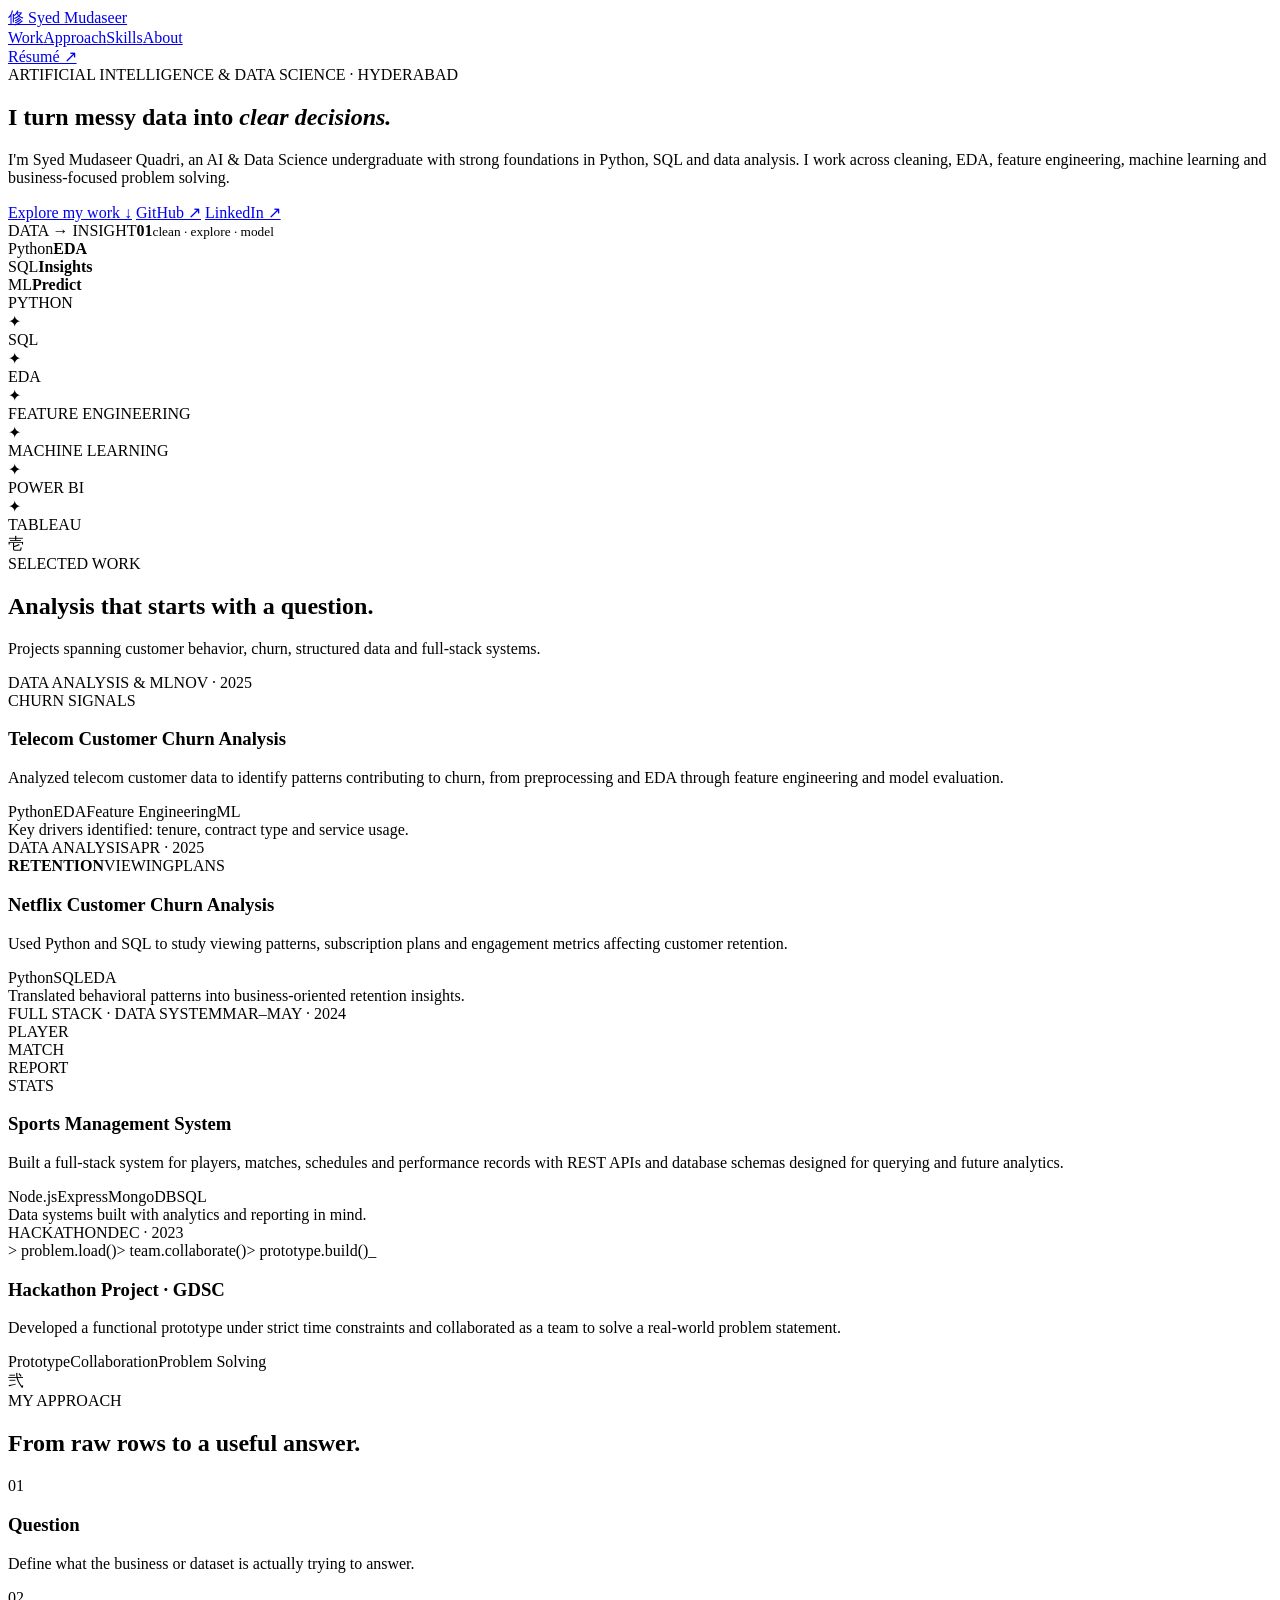
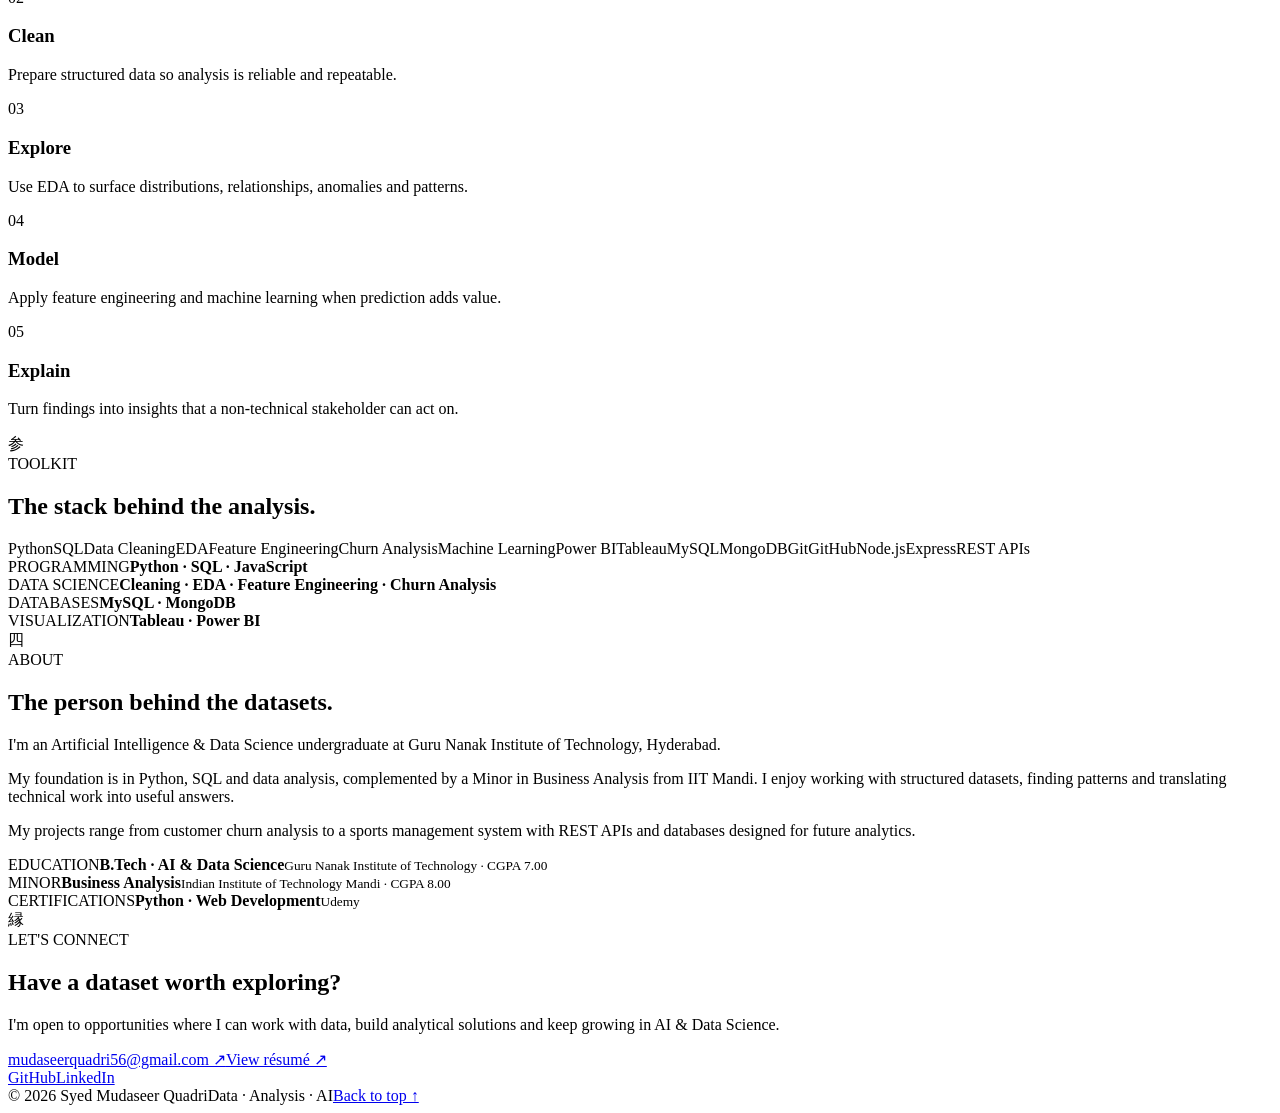
==== index.html @ 7e042e7a "Add index.html" ====
<!doctype html>
<html lang="en">
<head>
  <meta charset="utf-8">
  <meta name="viewport" content="width=device-width,initial-scale=1">
  <meta name="description" content="Syed Mudaseer Quadri — Artificial Intelligence & Data Science undergraduate focused on data analysis, machine learning, Python and SQL.">
  <title>Syed Mudaseer — Data Science & Analytics</title>
  <link rel="preconnect" href="https://fonts.googleapis.com">
  <link rel="preconnect" href="https://fonts.gstatic.com" crossorigin>
  <link href="https://fonts.googleapis.com/css2?family=DM+Mono:wght@400;500&family=Manrope:wght@400;500;600;700;800&family=Noto+Serif+JP:wght@500;600&display=swap" rel="stylesheet">
  <link rel="stylesheet" href="style.css">
</head>
<body>
  <header class="nav">
    <a class="brand" href="#top"><span class="brand-mark">修</span> Syed Mudaseer</a>
    <nav><a href="#work">Work</a><a href="#approach">Approach</a><a href="#skills">Skills</a><a href="#about">About</a></nav>
    <a class="nav-resume" href="assets/Syed-Mudaseer-Resume.pdf" target="_blank">Résumé ↗</a>
  </header>
  <main id="top">
    <section class="hero section">
      <div class="hero-copy">
        <div class="eyebrow"><span class="dot"></span> ARTIFICIAL INTELLIGENCE & DATA SCIENCE · HYDERABAD</div>
        <h1>I turn messy data into <em>clear decisions.</em></h1>
        <p class="hero-text">I'm Syed Mudaseer Quadri, an AI & Data Science undergraduate with strong foundations in Python, SQL and data analysis. I work across cleaning, EDA, feature engineering, machine learning and business-focused problem solving.</p>
        <div class="hero-actions">
          <a class="button button-dark" href="#work">Explore my work <span>↓</span></a>
          <a class="text-link" href="https://github.com/SyedMudaseerQuadri" target="_blank" rel="noreferrer">GitHub ↗</a>
          <a class="text-link" href="https://www.linkedin.com/in/syed-mudaseer-quadri" target="_blank" rel="noreferrer">LinkedIn ↗</a>
        </div>
      </div>
      <div class="hero-art">
        <div class="orbit orbit-1"></div><div class="orbit orbit-2"></div><div class="orbit orbit-3"></div>
        <div class="data-core"><span class="core-label">DATA → INSIGHT</span><strong>01</strong><small>clean · explore · model</small></div>
        <div class="floating-card card-a"><span>Python</span><b>EDA</b></div>
        <div class="floating-card card-b"><span>SQL</span><b>Insights</b></div>
        <div class="floating-card card-c"><span>ML</span><b>Predict</b></div>
      </div>
    </section>
    <section class="ticker"><div>PYTHON</div><span>✦</span><div>SQL</div><span>✦</span><div>EDA</div><span>✦</span><div>FEATURE ENGINEERING</div><span>✦</span><div>MACHINE LEARNING</div><span>✦</span><div>POWER BI</div><span>✦</span><div>TABLEAU</div></section>
    <section id="work" class="section work-section">
      <div class="section-intro"><div class="section-number">壱</div><div><div class="eyebrow">SELECTED WORK</div><h2>Analysis that starts with a question.</h2><p>Projects spanning customer behavior, churn, structured data and full-stack systems.</p></div></div>
      <div class="project-grid">
        <article class="project"><div class="project-top"><span>DATA ANALYSIS & ML</span><span>NOV · 2025</span></div><div class="project-visual churn"><div class="mini-chart"><i style="height:35%"></i><i style="height:54%"></i><i style="height:43%"></i><i style="height:72%"></i><i style="height:61%"></i><i style="height:86%"></i><i style="height:68%"></i><i style="height:94%"></i></div><div class="chart-label">CHURN SIGNALS</div></div><div class="project-body"><h3>Telecom Customer Churn Analysis</h3><p>Analyzed telecom customer data to identify patterns contributing to churn, from preprocessing and EDA through feature engineering and model evaluation.</p><div class="tags"><span>Python</span><span>EDA</span><span>Feature Engineering</span><span>ML</span></div><div class="project-note">Key drivers identified: tenure, contract type and service usage.</div></div></article>
        <article class="project"><div class="project-top"><span>DATA ANALYSIS</span><span>APR · 2025</span></div><div class="project-visual netflix"><div class="rings"><b>RETENTION</b><span>VIEWING</span><span>PLANS</span></div></div><div class="project-body"><h3>Netflix Customer Churn Analysis</h3><p>Used Python and SQL to study viewing patterns, subscription plans and engagement metrics affecting customer retention.</p><div class="tags"><span>Python</span><span>SQL</span><span>EDA</span></div><div class="project-note">Translated behavioral patterns into business-oriented retention insights.</div></div></article>
        <article class="project"><div class="project-top"><span>FULL STACK · DATA SYSTEM</span><span>MAR–MAY · 2024</span></div><div class="project-visual sports"><div class="node n1">PLAYER</div><div class="node n2">MATCH</div><div class="node n3">REPORT</div><div class="node n4">STATS</div><div class="line l1"></div><div class="line l2"></div></div><div class="project-body"><h3>Sports Management System</h3><p>Built a full-stack system for players, matches, schedules and performance records with REST APIs and database schemas designed for querying and future analytics.</p><div class="tags"><span>Node.js</span><span>Express</span><span>MongoDB</span><span>SQL</span></div><div class="project-note">Data systems built with analytics and reporting in mind.</div></div></article>
        <article class="project"><div class="project-top"><span>HACKATHON</span><span>DEC · 2023</span></div><div class="project-visual hack"><div class="terminal"><span>&gt; problem.load()</span><span>&gt; team.collaborate()</span><span>&gt; prototype.build()</span><span>_</span></div></div><div class="project-body"><h3>Hackathon Project · GDSC</h3><p>Developed a functional prototype under strict time constraints and collaborated as a team to solve a real-world problem statement.</p><div class="tags"><span>Prototype</span><span>Collaboration</span><span>Problem Solving</span></div></div></article>
      </div>
    </section>
    <section id="approach" class="section approach-section">
      <div class="section-intro"><div class="section-number">弐</div><div><div class="eyebrow">MY APPROACH</div><h2>From raw rows to a useful answer.</h2></div></div>
      <div class="process"><div class="process-step"><span>01</span><h3>Question</h3><p>Define what the business or dataset is actually trying to answer.</p></div><div class="process-step"><span>02</span><h3>Clean</h3><p>Prepare structured data so analysis is reliable and repeatable.</p></div><div class="process-step"><span>03</span><h3>Explore</h3><p>Use EDA to surface distributions, relationships, anomalies and patterns.</p></div><div class="process-step"><span>04</span><h3>Model</h3><p>Apply feature engineering and machine learning when prediction adds value.</p></div><div class="process-step"><span>05</span><h3>Explain</h3><p>Turn findings into insights that a non-technical stakeholder can act on.</p></div></div>
    </section>
    <section id="skills" class="section skills-section">
      <div class="section-intro"><div class="section-number">参</div><div><div class="eyebrow">TOOLKIT</div><h2>The stack behind the analysis.</h2></div></div>
      <div class="skills-layout"><div class="skill-cloud"><span class="big">Python</span><span>SQL</span><span>Data Cleaning</span><span class="big">EDA</span><span>Feature Engineering</span><span>Churn Analysis</span><span>Machine Learning</span><span class="big">Power BI</span><span>Tableau</span><span>MySQL</span><span>MongoDB</span><span>Git</span><span>GitHub</span><span>Node.js</span><span>Express</span><span>REST APIs</span></div><div class="skill-side"><div><span>PROGRAMMING</span><strong>Python · SQL · JavaScript</strong></div><div><span>DATA SCIENCE</span><strong>Cleaning · EDA · Feature Engineering · Churn Analysis</strong></div><div><span>DATABASES</span><strong>MySQL · MongoDB</strong></div><div><span>VISUALIZATION</span><strong>Tableau · Power BI</strong></div></div></div>
    </section>
    <section id="about" class="section about-section">
      <div class="section-intro"><div class="section-number">四</div><div><div class="eyebrow">ABOUT</div><h2>The person behind the datasets.</h2></div></div>
      <div class="about-grid"><div class="about-copy"><p class="large">I'm an Artificial Intelligence & Data Science undergraduate at Guru Nanak Institute of Technology, Hyderabad.</p><p>My foundation is in Python, SQL and data analysis, complemented by a Minor in Business Analysis from IIT Mandi. I enjoy working with structured datasets, finding patterns and translating technical work into useful answers.</p><p>My projects range from customer churn analysis to a sports management system with REST APIs and databases designed for future analytics.</p></div><div class="facts"><div><span>EDUCATION</span><strong>B.Tech · AI & Data Science</strong><small>Guru Nanak Institute of Technology · CGPA 7.00</small></div><div><span>MINOR</span><strong>Business Analysis</strong><small>Indian Institute of Technology Mandi · CGPA 8.00</small></div><div><span>CERTIFICATIONS</span><strong>Python · Web Development</strong><small>Udemy</small></div></div></div>
    </section>
    <section class="contact section"><div class="contact-mark">縁</div><div class="eyebrow">LET'S CONNECT</div><h2>Have a dataset worth exploring?</h2><p>I'm open to opportunities where I can work with data, build analytical solutions and keep growing in AI & Data Science.</p><div class="contact-actions"><a class="button button-dark" href="mailto:mudaseerquadri56@gmail.com">mudaseerquadri56@gmail.com ↗</a><a class="button button-light" href="assets/Syed-Mudaseer-Resume.pdf" target="_blank">View résumé ↗</a></div><div class="socials"><a href="https://github.com/SyedMudaseerQuadri" target="_blank">GitHub</a><a href="https://www.linkedin.com/in/syed-mudaseer-quadri" target="_blank">LinkedIn</a></div></section>
  </main>
  <footer><span>© 2026 Syed Mudaseer Quadri</span><span>Data · Analysis · AI</span><a href="#top">Back to top ↑</a></footer>
  <script src="script.js"></script>
</body>
</html>
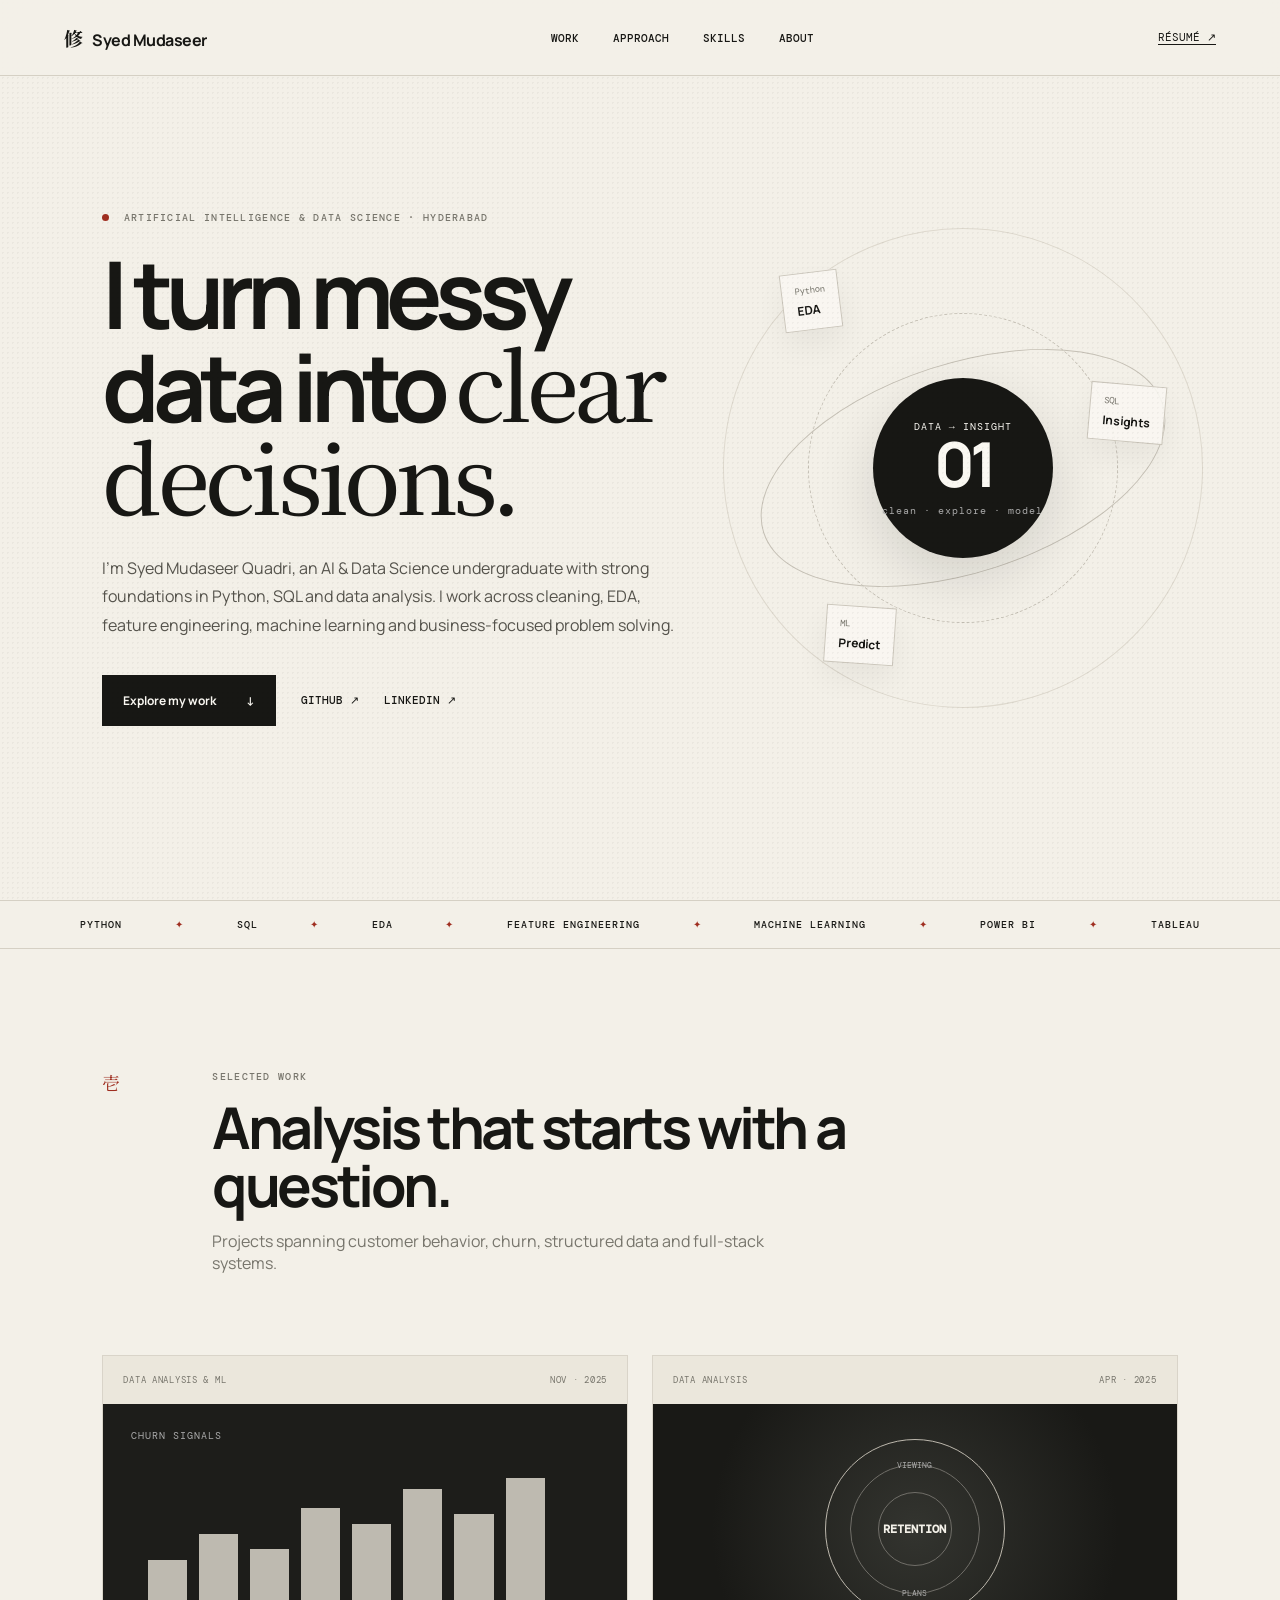
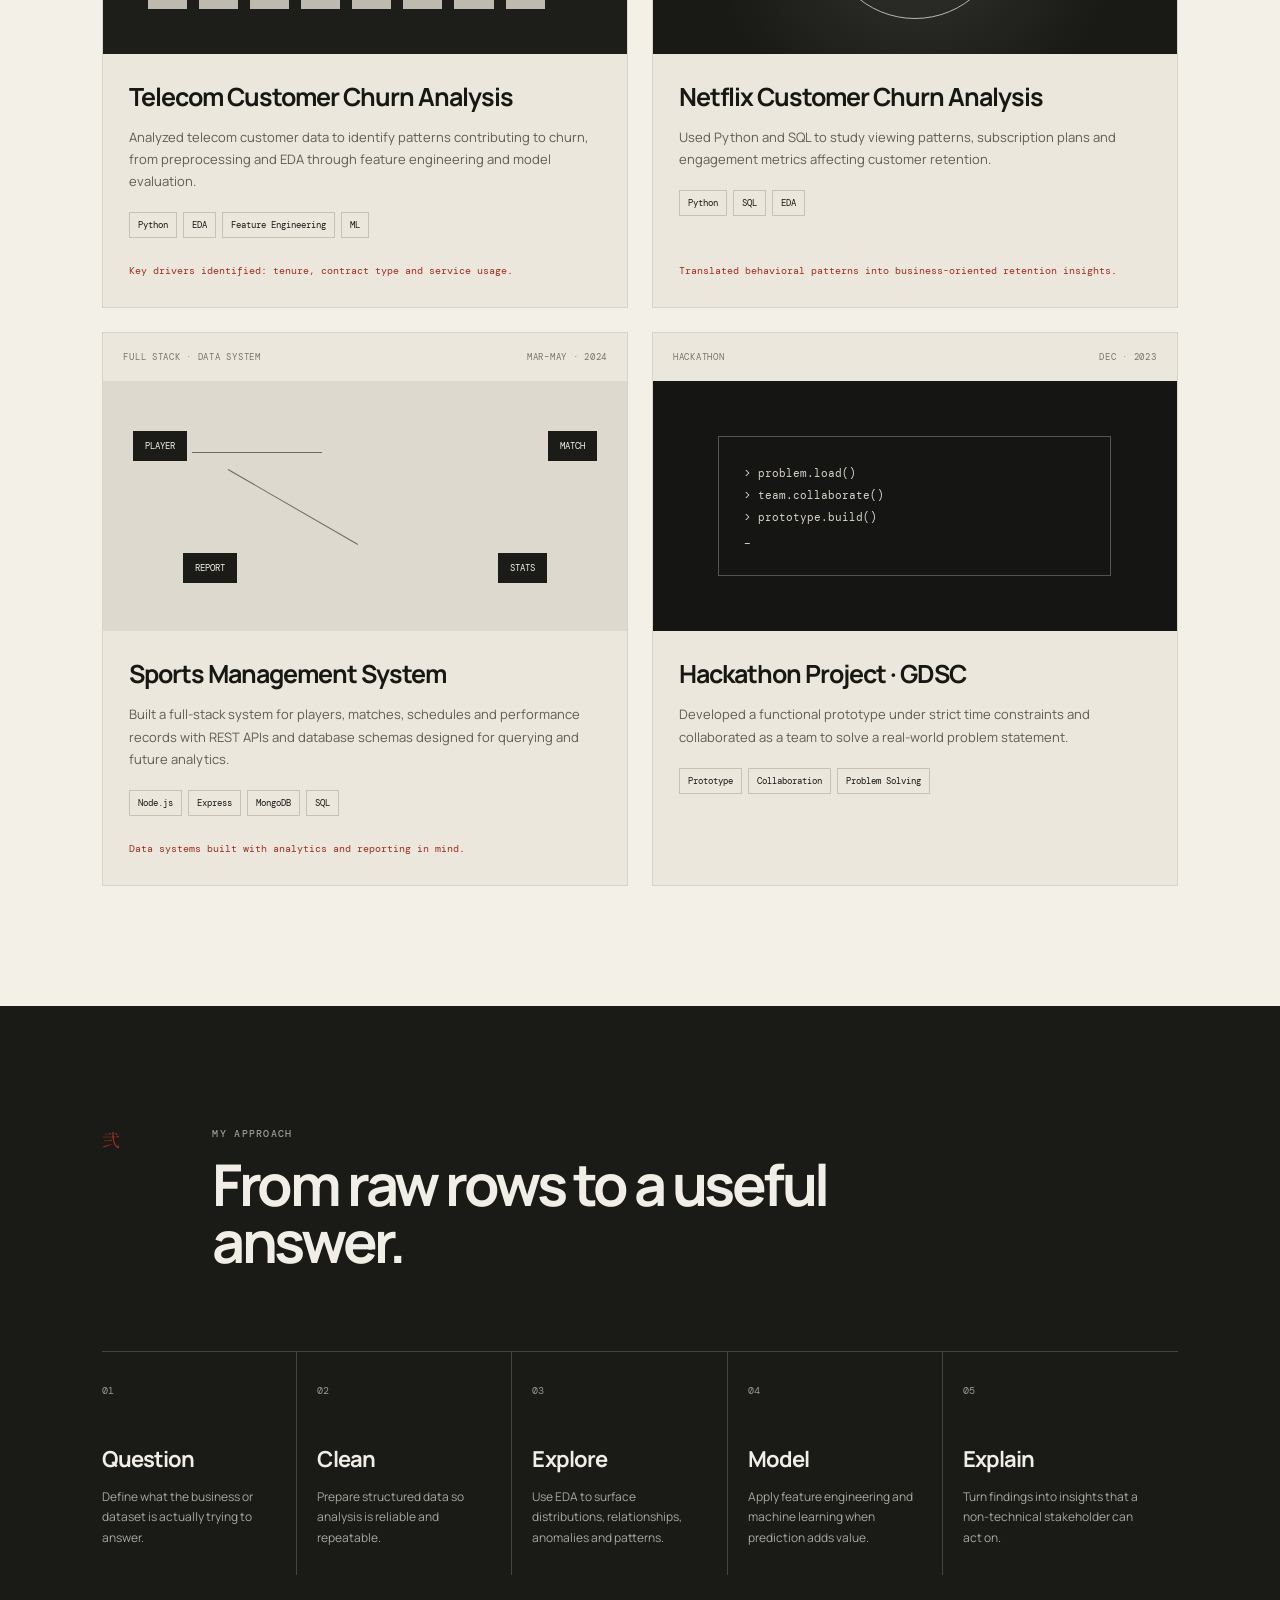
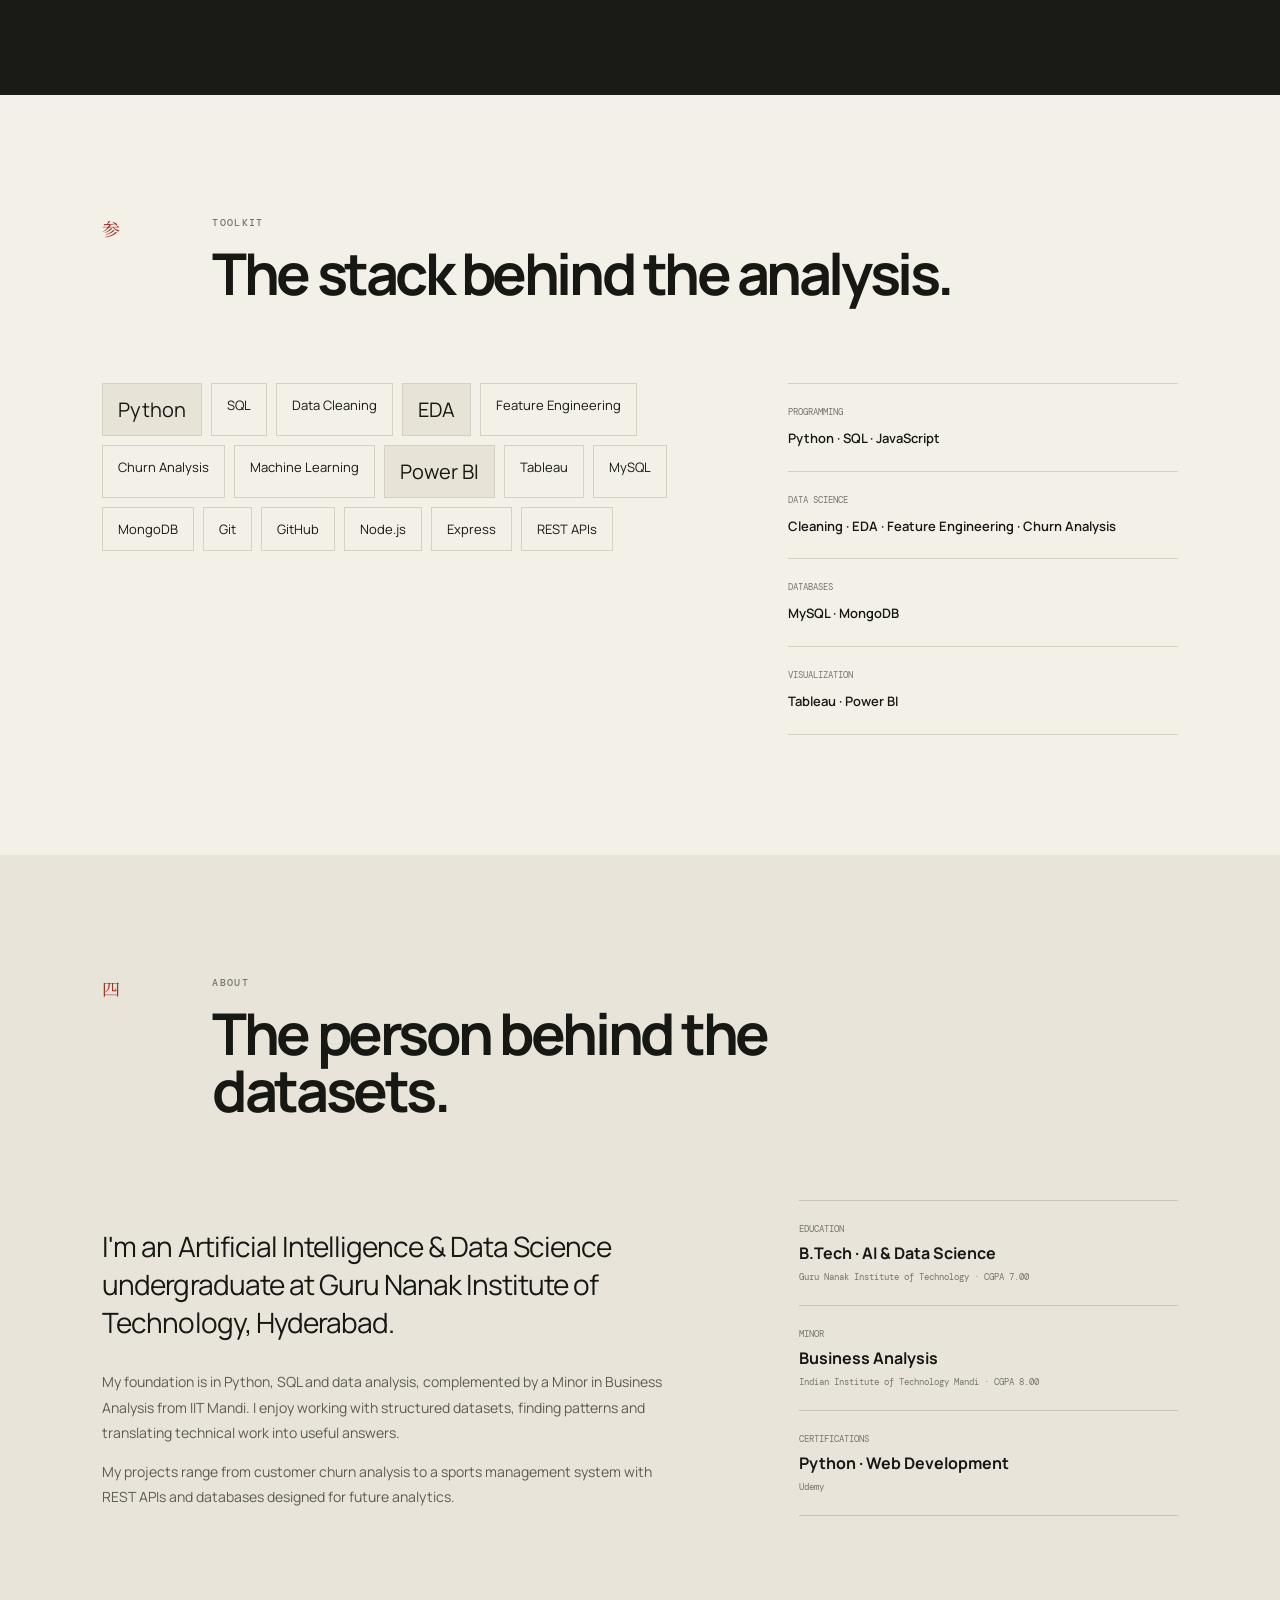
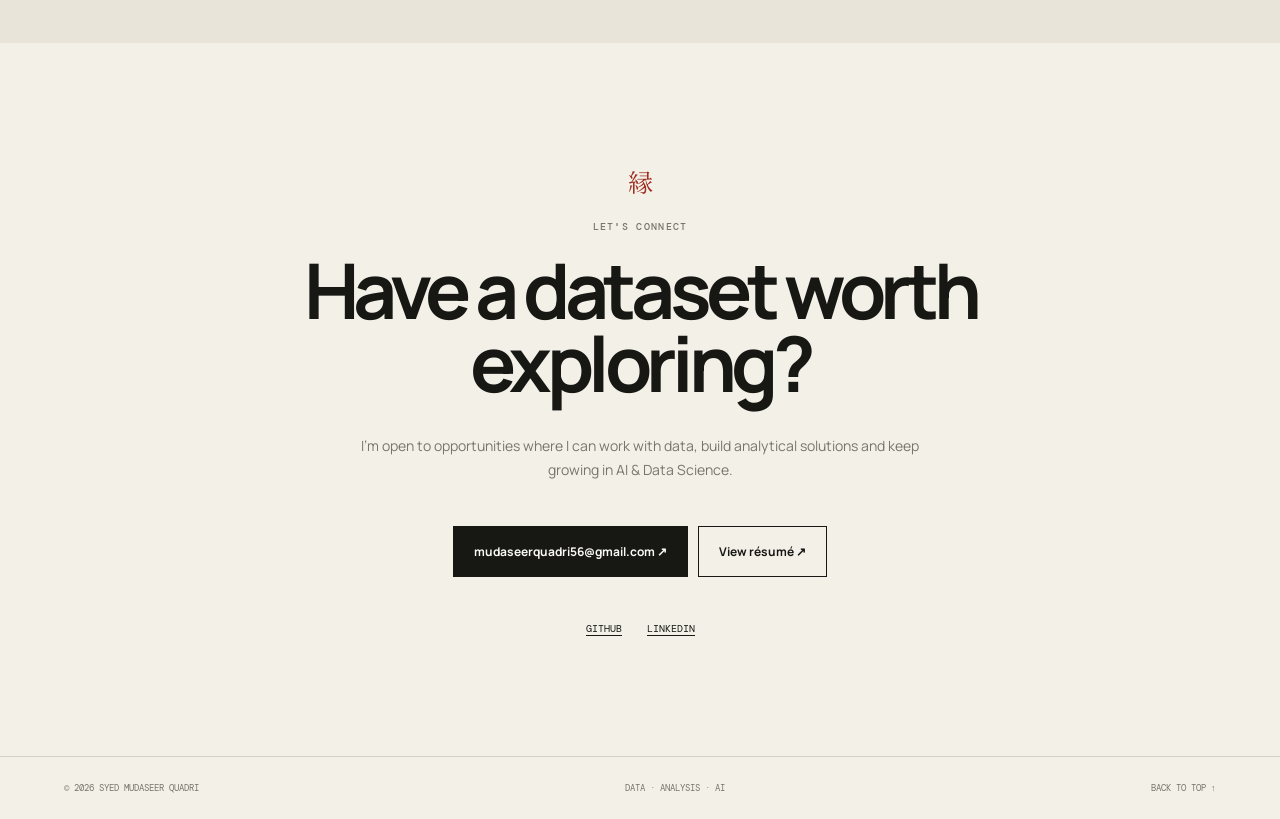
==== commit 439d26b1: "Link portfolio résumé to hosted resume page" ====
--- a/index.html
+++ b/index.html
@@ -14,7 +14,7 @@
   <header class="nav">
     <a class="brand" href="#top"><span class="brand-mark">修</span> Syed Mudaseer</a>
     <nav><a href="#work">Work</a><a href="#approach">Approach</a><a href="#skills">Skills</a><a href="#about">About</a></nav>
-    <a class="nav-resume" href="assets/Syed-Mudaseer-Resume.pdf" target="_blank">Résumé ↗</a>
+    <a class="nav-resume" href="resume.html" target="_blank">Résumé ↗</a>
   </header>
   <main id="top">
     <section class="hero section">
@@ -58,7 +58,7 @@
       <div class="section-intro"><div class="section-number">四</div><div><div class="eyebrow">ABOUT</div><h2>The person behind the datasets.</h2></div></div>
       <div class="about-grid"><div class="about-copy"><p class="large">I'm an Artificial Intelligence & Data Science undergraduate at Guru Nanak Institute of Technology, Hyderabad.</p><p>My foundation is in Python, SQL and data analysis, complemented by a Minor in Business Analysis from IIT Mandi. I enjoy working with structured datasets, finding patterns and translating technical work into useful answers.</p><p>My projects range from customer churn analysis to a sports management system with REST APIs and databases designed for future analytics.</p></div><div class="facts"><div><span>EDUCATION</span><strong>B.Tech · AI & Data Science</strong><small>Guru Nanak Institute of Technology · CGPA 7.00</small></div><div><span>MINOR</span><strong>Business Analysis</strong><small>Indian Institute of Technology Mandi · CGPA 8.00</small></div><div><span>CERTIFICATIONS</span><strong>Python · Web Development</strong><small>Udemy</small></div></div></div>
     </section>
-    <section class="contact section"><div class="contact-mark">縁</div><div class="eyebrow">LET'S CONNECT</div><h2>Have a dataset worth exploring?</h2><p>I'm open to opportunities where I can work with data, build analytical solutions and keep growing in AI & Data Science.</p><div class="contact-actions"><a class="button button-dark" href="mailto:mudaseerquadri56@gmail.com">mudaseerquadri56@gmail.com ↗</a><a class="button button-light" href="assets/Syed-Mudaseer-Resume.pdf" target="_blank">View résumé ↗</a></div><div class="socials"><a href="https://github.com/SyedMudaseerQuadri" target="_blank">GitHub</a><a href="https://www.linkedin.com/in/syed-mudaseer-quadri" target="_blank">LinkedIn</a></div></section>
+    <section class="contact section"><div class="contact-mark">縁</div><div class="eyebrow">LET'S CONNECT</div><h2>Have a dataset worth exploring?</h2><p>I'm open to opportunities where I can work with data, build analytical solutions and keep growing in AI & Data Science.</p><div class="contact-actions"><a class="button button-dark" href="mailto:mudaseerquadri56@gmail.com">mudaseerquadri56@gmail.com ↗</a><a class="button button-light" href="resume.html" target="_blank">View résumé ↗</a></div><div class="socials"><a href="https://github.com/SyedMudaseerQuadri" target="_blank">GitHub</a><a href="https://www.linkedin.com/in/syed-mudaseer-quadri" target="_blank">LinkedIn</a></div></section>
   </main>
   <footer><span>© 2026 Syed Mudaseer Quadri</span><span>Data · Analysis · AI</span><a href="#top">Back to top ↑</a></footer>
   <script src="script.js"></script>
--- a/style.css
+++ b/style.css
@@ -0,0 +1,14 @@
+:root{--paper:#f3f0e8;--ink:#171714;--muted:#77756c;--line:#d5d0c4;--accent:#9f2e20;--card:#ebe7dc;--white:#faf8f2;--mono:"DM Mono",monospace;--sans:"Manrope",sans-serif;--serif:"Noto Serif JP",serif}
+*{box-sizing:border-box}html{scroll-behavior:smooth}body{margin:0;background:var(--paper);color:var(--ink);font-family:var(--sans);overflow-x:hidden}
+body:before{content:"";position:fixed;inset:0;pointer-events:none;opacity:.035;background-image:radial-gradient(#000 1px,transparent 1px);background-size:5px 5px;z-index:10}
+a{color:inherit;text-decoration:none}.nav{height:76px;border-bottom:1px solid var(--line);display:flex;align-items:center;justify-content:space-between;padding:0 5vw;position:sticky;top:0;background:rgba(243,240,232,.9);backdrop-filter:blur(16px);z-index:20}.brand{font-weight:700;letter-spacing:-.03em}.brand-mark{font-family:var(--serif);font-size:19px;margin-right:7px}.nav nav{display:flex;gap:34px;font:500 11px var(--mono);text-transform:uppercase}.nav nav a:hover,.text-link:hover,.socials a:hover{color:var(--accent)}.nav-resume{font:11px var(--mono);text-transform:uppercase;border-bottom:1px solid}
+.section{padding:120px 8vw}.hero{min-height:calc(100vh - 76px);display:grid;grid-template-columns:1.15fr .85fr;align-items:center;gap:5vw;padding-top:80px}.eyebrow{font:500 10px/1.5 var(--mono);letter-spacing:.13em;color:var(--muted);text-transform:uppercase}.dot{display:inline-block;width:7px;height:7px;border-radius:50%;background:var(--accent);margin-right:7px}.hero h1{font-size:clamp(56px,7.3vw,112px);line-height:.94;letter-spacing:-.075em;margin:25px 0 30px;max-width:900px}.hero h1 em{font-family:var(--serif);font-style:normal;font-weight:500;letter-spacing:-.05em}.hero-text{max-width:630px;font-size:16px;line-height:1.8;color:#55534c}.hero-actions{display:flex;align-items:center;gap:25px;margin-top:35px}.button{display:inline-flex;align-items:center;gap:30px;padding:16px 20px;border:1px solid var(--ink);font-size:12px;font-weight:700;transition:.25s}.button-dark{background:var(--ink);color:var(--white)}.button-dark:hover{transform:translateY(-2px);background:var(--accent);border-color:var(--accent)}.button-light:hover{background:var(--ink);color:var(--white)}.text-link{font:500 11px var(--mono);text-transform:uppercase}
+.hero-art{height:560px;position:relative;display:grid;place-items:center}.orbit{position:absolute;border:1px solid #c6c1b6;border-radius:50%;transform:rotate(-18deg)}.orbit-1{width:420px;height:210px}.orbit-2{width:310px;height:310px;border-style:dashed}.orbit-3{width:480px;height:480px;border-color:#ded9ce}.data-core{width:180px;height:180px;border-radius:50%;background:var(--ink);color:var(--white);display:flex;flex-direction:column;align-items:center;justify-content:center;text-align:center;box-shadow:0 20px 60px #0002;z-index:2}.data-core strong{font-size:62px;line-height:1;letter-spacing:-.08em}.core-label,.data-core small{font:10px var(--mono);letter-spacing:.1em}.data-core small{color:#aaa;margin-top:9px}.floating-card{position:absolute;background:rgba(250,248,242,.9);border:1px solid #cbc6bb;padding:11px 13px;display:flex;flex-direction:column;gap:5px;z-index:3;box-shadow:0 15px 30px #0000000d}.floating-card span{font:9px var(--mono);color:var(--muted)}.floating-card b{font-size:12px}.card-a{top:15%;left:8%;transform:rotate(-7deg)}.card-b{right:3%;top:35%;transform:rotate(5deg)}.card-c{bottom:15%;left:18%;transform:rotate(4deg)}
+.ticker{border-top:1px solid var(--line);border-bottom:1px solid var(--line);padding:17px 5vw;display:flex;justify-content:space-around;gap:20px;overflow:hidden;font:500 10px var(--mono);letter-spacing:.1em;white-space:nowrap}.ticker span{color:var(--accent)}
+.section-intro{display:grid;grid-template-columns:80px 1fr;gap:30px;margin-bottom:65px}.section-number{font-family:var(--serif);font-size:18px;color:var(--accent)}.section-intro h2{font-size:clamp(35px,4.5vw,65px);line-height:1;letter-spacing:-.06em;margin:15px 0 15px;max-width:760px}.section-intro p{color:var(--muted);max-width:600px}
+.project-grid{display:grid;grid-template-columns:repeat(2,1fr);gap:24px}.project{background:var(--card);border:1px solid #d9d4c9;min-height:550px;display:flex;flex-direction:column;transition:.3s}.project:hover{transform:translateY(-5px);box-shadow:0 20px 45px #0000000b}.project-top{padding:18px 20px;display:flex;justify-content:space-between;font:9px var(--mono);letter-spacing:.08em;color:var(--muted)}.project-visual{height:250px;position:relative;overflow:hidden;background:#1d1d1a;color:#f3f0e8}.churn{display:flex;align-items:flex-end;padding:45px}.mini-chart{height:140px;width:100%;display:flex;align-items:flex-end;gap:12px}.mini-chart i{display:block;background:#e7e2d6;width:9%;opacity:.8}.chart-label{position:absolute;top:25px;left:28px;font:10px var(--mono);letter-spacing:.1em;color:#aaa}.netflix{display:grid;place-items:center;background:radial-gradient(circle at 50% 50%,#33342f,#191916 70%)}.rings{width:180px;height:180px;border:1px solid #bcb7ac;border-radius:50%;display:grid;place-items:center;position:relative;font:10px var(--mono)}.rings:before,.rings:after{content:"";position:absolute;border:1px solid #706e68;border-radius:50%}.rings:before{inset:24px}.rings:after{inset:52px}.rings b{z-index:2;font-size:12px}.rings span{position:absolute;font-size:8px;color:#aaa}.rings span:nth-child(2){top:20px}.rings span:nth-child(3){bottom:20px}.sports{background:#ded9ce}.node{position:absolute;background:#1b1b18;color:#f6f2e8;padding:9px 12px;font:9px var(--mono);z-index:2}.n1{top:50px;left:30px}.n2{top:50px;right:30px}.n3{bottom:48px;left:80px}.n4{bottom:48px;right:80px}.line{position:absolute;height:1px;background:#6d6a61;transform-origin:left}.l1{width:130px;top:71px;left:89px}.l2{width:150px;top:88px;left:125px;transform:rotate(30deg)}.hack{display:grid;place-items:center;background:#151513}.terminal{width:75%;border:1px solid #55544d;padding:25px;font:11px/2 var(--mono);color:#d9d4c9;display:flex;flex-direction:column}.project-body{padding:25px 26px 28px;display:flex;flex-direction:column;flex:1}.project h3{font-size:25px;letter-spacing:-.04em;margin:0 0 12px}.project p{font-size:13px;line-height:1.7;color:#5e5c54;margin:0}.tags{display:flex;flex-wrap:wrap;gap:6px;margin-top:20px}.tags span{font:9px var(--mono);border:1px solid #c7c1b6;padding:6px 8px}.project-note{margin-top:auto;padding-top:25px;font:10px/1.6 var(--mono);color:var(--accent)}
+.approach-section{background:#1a1a17;color:#f1eee6}.approach-section .eyebrow{color:#9b998f}.process{display:grid;grid-template-columns:repeat(5,1fr);border-top:1px solid #45443e}.process-step{padding:25px 20px 15px 0;border-right:1px solid #45443e;margin-right:20px}.process-step:last-child{border:0}.process-step span{font:10px var(--mono);color:#9b998f}.process-step h3{font-size:22px;margin:45px 0 13px;letter-spacing:-.04em}.process-step p{font-size:12px;line-height:1.7;color:#aaa79d;max-width:180px}
+.skills-layout{display:grid;grid-template-columns:1.2fr .8fr;gap:8vw}.skill-cloud{display:flex;flex-wrap:wrap;gap:9px;align-content:flex-start}.skill-cloud span{border:1px solid var(--line);padding:12px 15px;font-size:13px}.skill-cloud .big{font-size:20px;background:#e8e3d7}.skill-side{border-top:1px solid var(--line)}.skill-side div{padding:22px 0;border-bottom:1px solid var(--line)}.skill-side span{display:block;font:9px var(--mono);color:var(--muted);margin-bottom:8px}.skill-side strong{font-size:13px;font-weight:600;line-height:1.6}
+.about-section{background:#e8e4da}.about-grid{display:grid;grid-template-columns:1.2fr .8fr;gap:10vw}.about-copy .large{font-size:28px;line-height:1.35;letter-spacing:-.035em}.about-copy p:not(.large){font-size:14px;line-height:1.8;color:#5e5b52;max-width:680px}.facts{border-top:1px solid #c9c4b8}.facts>div{padding:22px 0;border-bottom:1px solid #c9c4b8}.facts span,.facts small{display:block;font:9px var(--mono);color:var(--muted)}.facts strong{display:block;font-size:16px;margin:7px 0}.contact{text-align:center;min-height:75vh;display:flex;flex-direction:column;align-items:center;justify-content:center}.contact-mark{font-family:var(--serif);font-size:25px;color:var(--accent);margin-bottom:20px}.contact h2{font-size:clamp(44px,6vw,88px);line-height:.95;letter-spacing:-.07em;max-width:850px;margin:20px 0}.contact>p{max-width:600px;color:var(--muted);line-height:1.7;font-size:14px}.contact-actions{display:flex;gap:10px;margin-top:30px}.socials{display:flex;gap:25px;margin-top:45px;font:10px var(--mono);text-transform:uppercase}.socials a{border-bottom:1px solid}
+footer{border-top:1px solid var(--line);padding:25px 5vw;display:flex;justify-content:space-between;font:9px var(--mono);color:var(--muted);text-transform:uppercase}
+@media(max-width:900px){.nav nav{display:none}.hero{grid-template-columns:1fr;padding-top:60px}.hero-art{height:450px}.project-grid,.skills-layout,.about-grid{grid-template-columns:1fr}.process{grid-template-columns:1fr 1fr;gap:0}.process-step{min-height:210px}.section{padding:90px 6vw}.hero h1{font-size:clamp(50px,13vw,88px)}}@media(max-width:600px){.nav{padding:0 5vw}.nav-resume{display:none}.hero-art{height:350px}.orbit-1{width:270px;height:140px}.orbit-2{width:210px;height:210px}.orbit-3{width:320px;height:320px}.data-core{width:140px;height:140px}.data-core strong{font-size:45px}.section-intro{grid-template-columns:35px 1fr;gap:12px}.project-grid{grid-template-columns:1fr}.process{grid-template-columns:1fr}.process-step{border-right:0;border-bottom:1px solid #45443e;margin:0;min-height:auto}.contact-actions{flex-direction:column;width:100%;max-width:330px}.contact-actions .button{justify-content:center}.ticker{justify-content:flex-start}footer{gap:12px;flex-direction:column}}
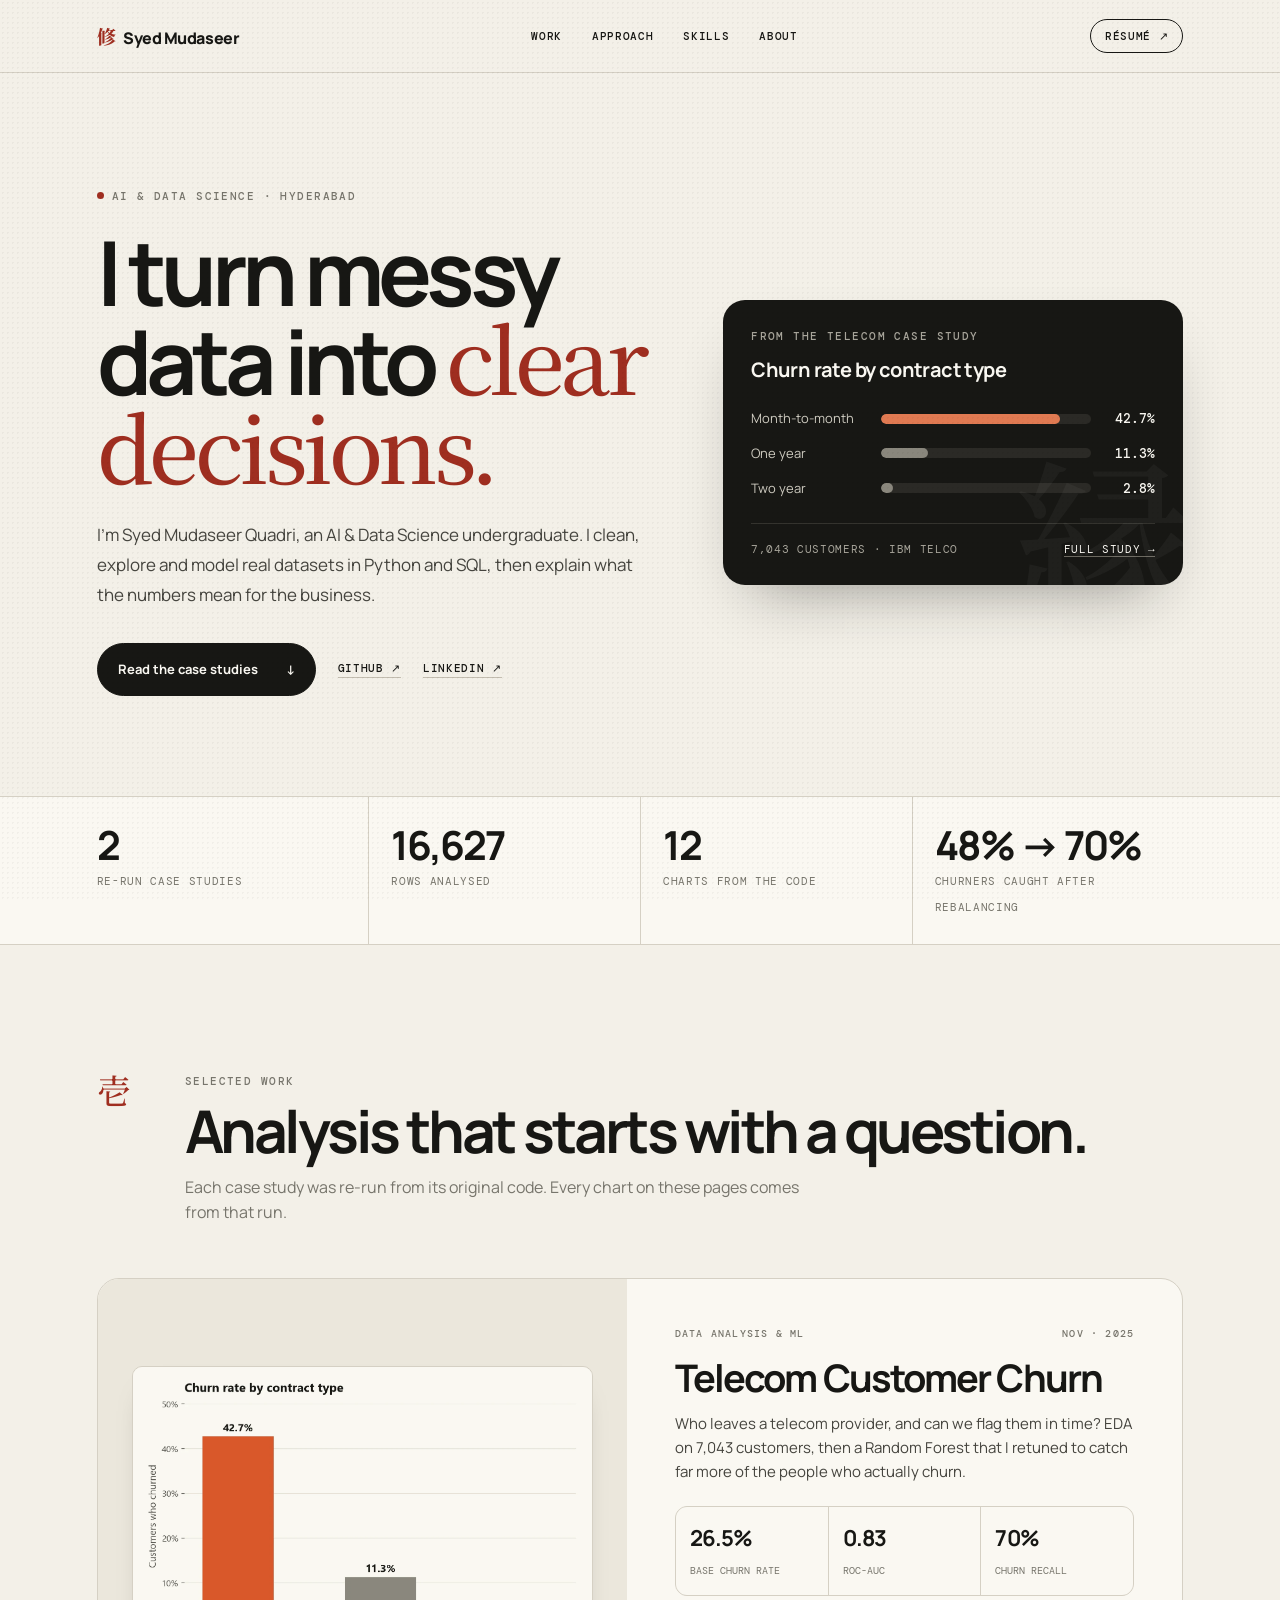
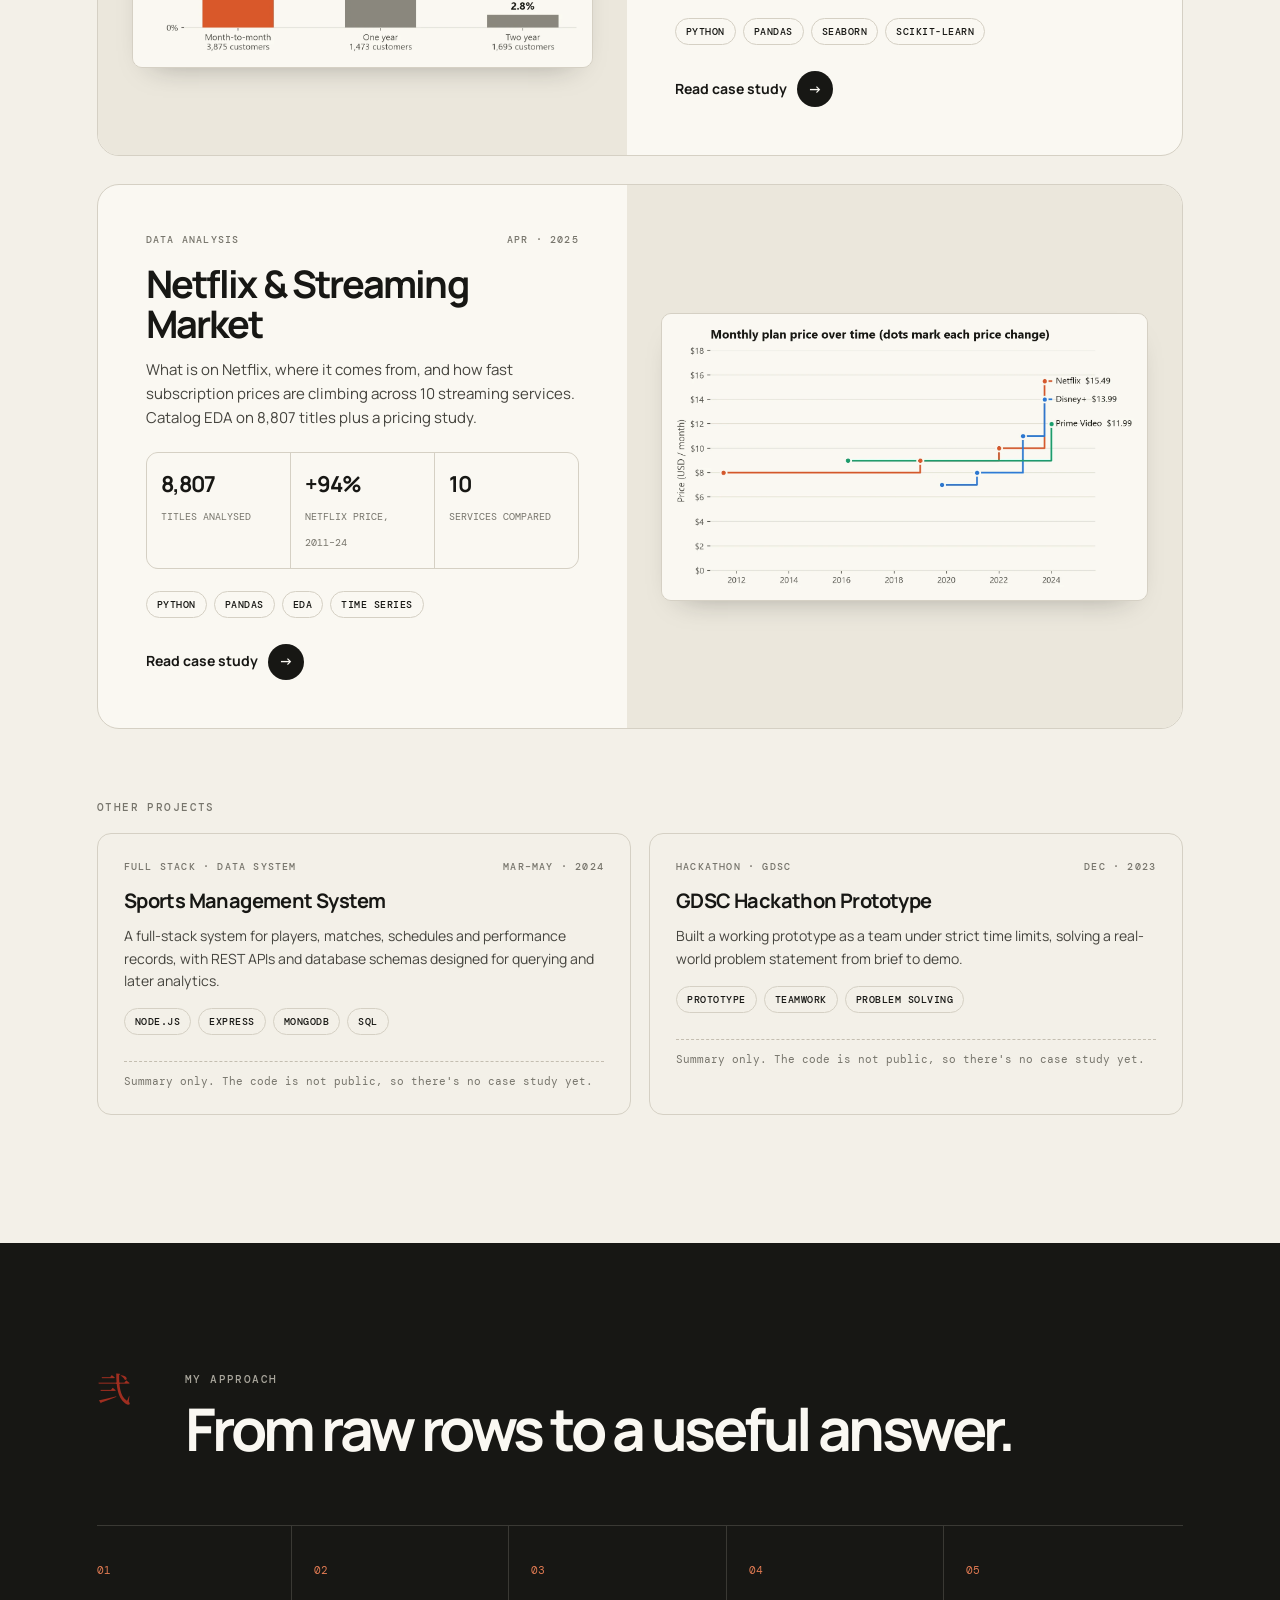
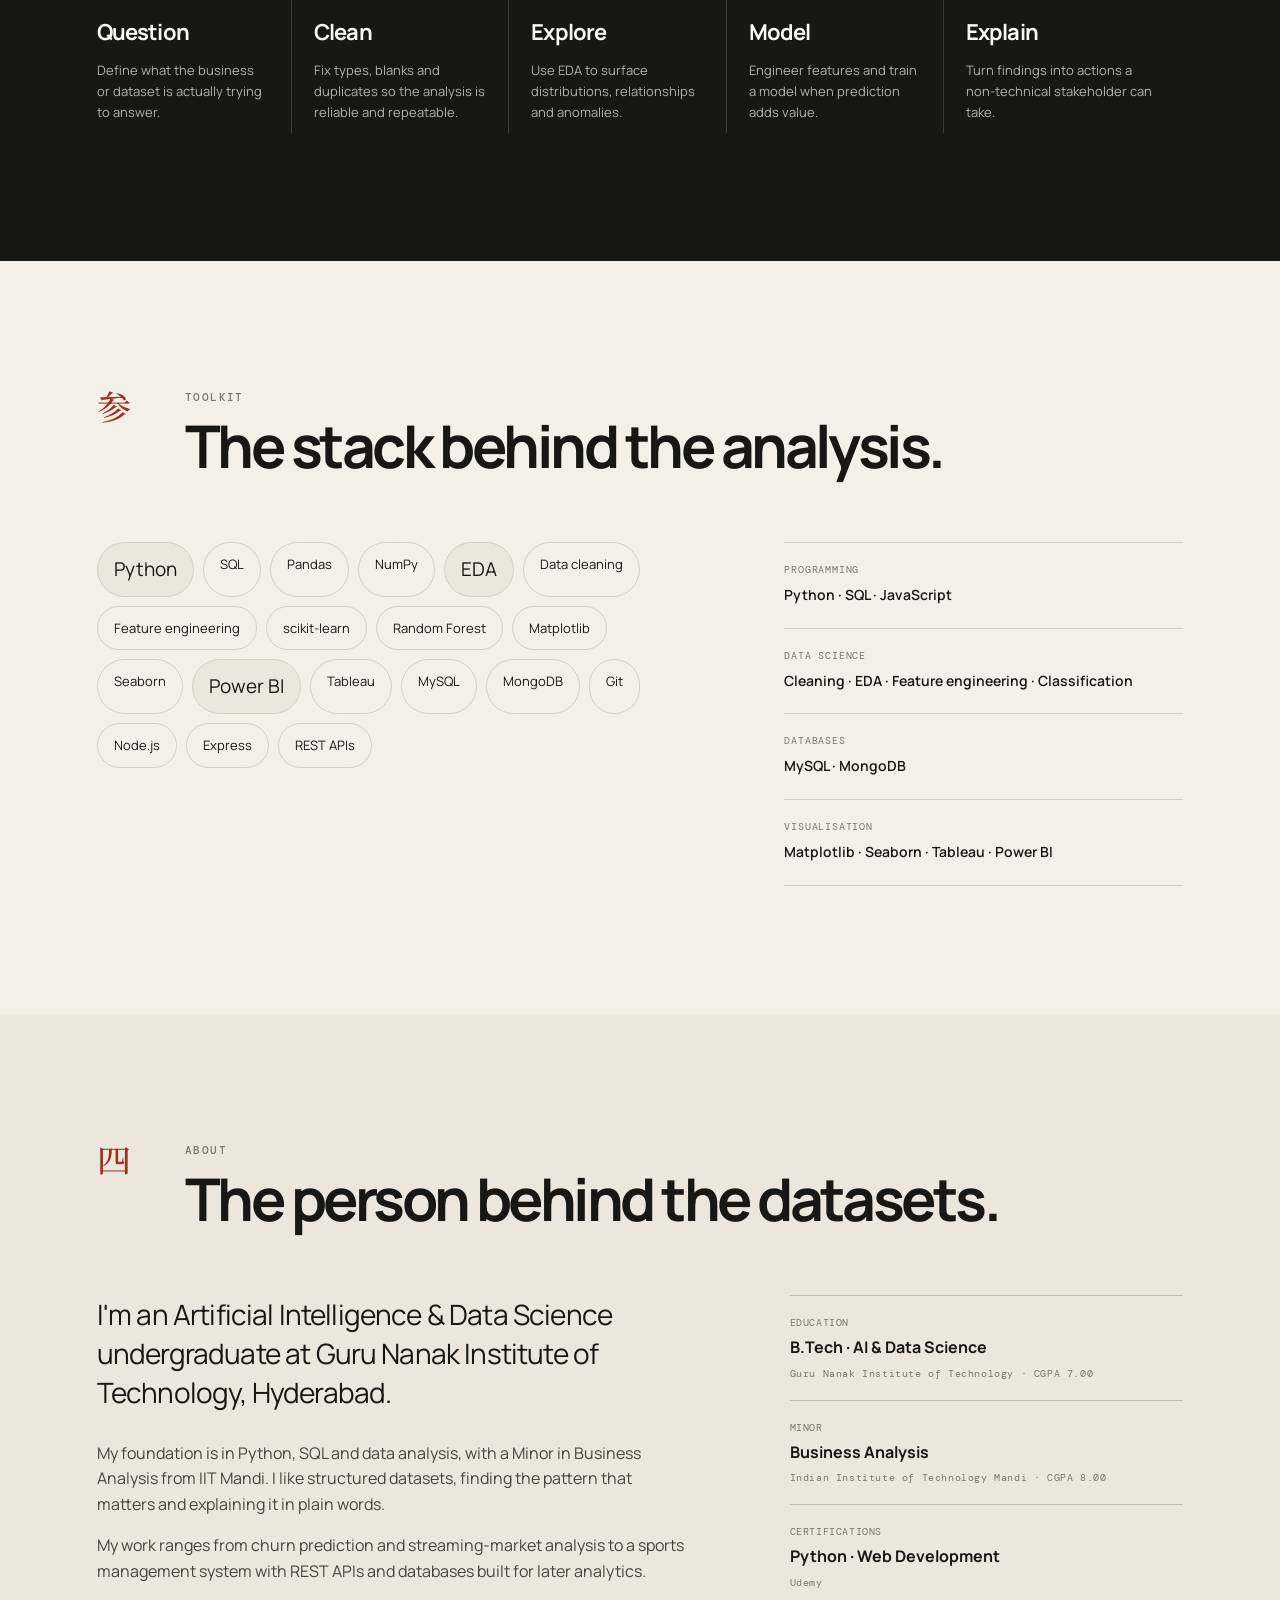
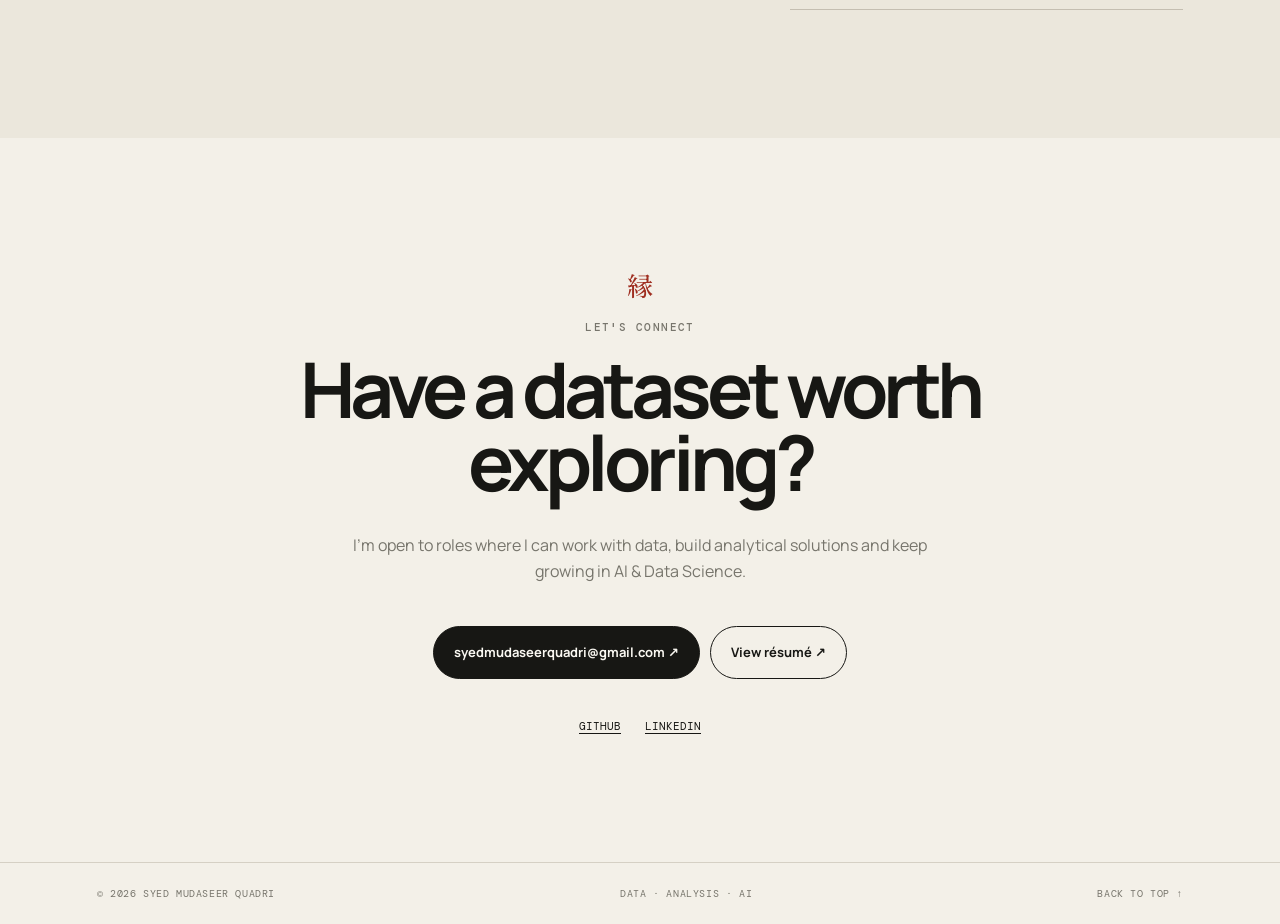
==== commit 1e31c04d: "Redesign site; add Telecom Churn and Netflix & Streaming case studies - New layout: hero with a real" ====
--- a/index.html
+++ b/index.html
@@ -3,8 +3,8 @@
 <head>
   <meta charset="utf-8">
   <meta name="viewport" content="width=device-width,initial-scale=1">
-  <meta name="description" content="Syed Mudaseer Quadri — Artificial Intelligence & Data Science undergraduate focused on data analysis, machine learning, Python and SQL.">
-  <title>Syed Mudaseer — Data Science & Analytics</title>
+  <meta name="description" content="Syed Mudaseer Quadri, AI & Data Science undergraduate. Case studies in churn prediction and streaming-market analysis with Python, SQL and machine learning.">
+  <title>Syed Mudaseer · Data Science</title>
   <link rel="preconnect" href="https://fonts.googleapis.com">
   <link rel="preconnect" href="https://fonts.gstatic.com" crossorigin>
   <link href="https://fonts.googleapis.com/css2?family=DM+Mono:wght@400;500&family=Manrope:wght@400;500;600;700;800&family=Noto+Serif+JP:wght@500;600&display=swap" rel="stylesheet">
@@ -12,55 +12,155 @@
 </head>
 <body>
   <header class="nav">
-    <a class="brand" href="#top"><span class="brand-mark">修</span> Syed Mudaseer</a>
-    <nav><a href="#work">Work</a><a href="#approach">Approach</a><a href="#skills">Skills</a><a href="#about">About</a></nav>
-    <a class="nav-resume" href="resume.html" target="_blank">Résumé ↗</a>
+    <div class="wrap">
+      <a class="brand" href="#top"><span class="brand-mark">修</span>Syed Mudaseer</a>
+      <nav class="nav-links" id="nav-links"><a href="#work">Work</a><a href="#approach">Approach</a><a href="#skills">Skills</a><a href="#about">About</a></nav>
+      <a class="nav-cta" href="resume.html">Résumé ↗</a>
+      <button class="menu-btn" aria-expanded="false" aria-controls="nav-links">Menu</button>
+    </div>
   </header>
+
   <main id="top">
-    <section class="hero section">
-      <div class="hero-copy">
-        <div class="eyebrow"><span class="dot"></span> ARTIFICIAL INTELLIGENCE & DATA SCIENCE · HYDERABAD</div>
+    <section class="wrap hero">
+      <div>
+        <div class="eyebrow"><span class="dot"></span>AI &amp; Data Science · Hyderabad</div>
         <h1>I turn messy data into <em>clear decisions.</em></h1>
-        <p class="hero-text">I'm Syed Mudaseer Quadri, an AI & Data Science undergraduate with strong foundations in Python, SQL and data analysis. I work across cleaning, EDA, feature engineering, machine learning and business-focused problem solving.</p>
+        <p class="hero-text">I'm Syed Mudaseer Quadri, an AI &amp; Data Science undergraduate. I clean, explore and model real datasets in Python and SQL, then explain what the numbers mean for the business.</p>
         <div class="hero-actions">
-          <a class="button button-dark" href="#work">Explore my work <span>↓</span></a>
+          <a class="button button-dark" href="#work">Read the case studies <span>↓</span></a>
           <a class="text-link" href="https://github.com/SyedMudaseerQuadri" target="_blank" rel="noreferrer">GitHub ↗</a>
           <a class="text-link" href="https://www.linkedin.com/in/syed-mudaseer-quadri" target="_blank" rel="noreferrer">LinkedIn ↗</a>
         </div>
       </div>
-      <div class="hero-art">
-        <div class="orbit orbit-1"></div><div class="orbit orbit-2"></div><div class="orbit orbit-3"></div>
-        <div class="data-core"><span class="core-label">DATA → INSIGHT</span><strong>01</strong><small>clean · explore · model</small></div>
-        <div class="floating-card card-a"><span>Python</span><b>EDA</b></div>
-        <div class="floating-card card-b"><span>SQL</span><b>Insights</b></div>
-        <div class="floating-card card-c"><span>ML</span><b>Predict</b></div>
+      <aside class="hero-panel" aria-label="A finding from the telecom churn case study">
+        <div class="eyebrow">From the telecom case study</div>
+        <div class="panel-title">Churn rate by contract type</div>
+        <div class="bars">
+          <div class="bar-row"><span>Month-to-month</span><div class="bar-track"><div class="bar-fill" style="width:85.4%"></div></div><b>42.7%</b></div>
+          <div class="bar-row"><span>One year</span><div class="bar-track"><div class="bar-fill cool" style="width:22.6%;animation-delay:.15s"></div></div><b>11.3%</b></div>
+          <div class="bar-row"><span>Two year</span><div class="bar-track"><div class="bar-fill cool" style="width:5.6%;animation-delay:.3s"></div></div><b>2.8%</b></div>
+        </div>
+        <div class="panel-foot"><span>7,043 customers · IBM Telco</span><a href="telecom-churn.html">Full study →</a></div>
+      </aside>
+    </section>
+
+    <section class="stats" aria-label="Portfolio at a glance">
+      <div class="wrap">
+        <div class="stat"><strong>2</strong><span>Re-run case studies</span></div>
+        <div class="stat"><strong>16,627</strong><span>Rows analysed</span></div>
+        <div class="stat"><strong>12</strong><span>Charts from the code</span></div>
+        <div class="stat"><strong>48% → 70%</strong><span>Churners caught after rebalancing</span></div>
       </div>
     </section>
-    <section class="ticker"><div>PYTHON</div><span>✦</span><div>SQL</div><span>✦</span><div>EDA</div><span>✦</span><div>FEATURE ENGINEERING</div><span>✦</span><div>MACHINE LEARNING</div><span>✦</span><div>POWER BI</div><span>✦</span><div>TABLEAU</div></section>
-    <section id="work" class="section work-section">
-      <div class="section-intro"><div class="section-number">壱</div><div><div class="eyebrow">SELECTED WORK</div><h2>Analysis that starts with a question.</h2><p>Projects spanning customer behavior, churn, structured data and full-stack systems.</p></div></div>
-      <div class="project-grid">
-        <article class="project"><div class="project-top"><span>DATA ANALYSIS & ML</span><span>NOV · 2025</span></div><div class="project-visual churn"><div class="mini-chart"><i style="height:35%"></i><i style="height:54%"></i><i style="height:43%"></i><i style="height:72%"></i><i style="height:61%"></i><i style="height:86%"></i><i style="height:68%"></i><i style="height:94%"></i></div><div class="chart-label">CHURN SIGNALS</div></div><div class="project-body"><h3>Telecom Customer Churn Analysis</h3><p>Analyzed telecom customer data to identify patterns contributing to churn, from preprocessing and EDA through feature engineering and model evaluation.</p><div class="tags"><span>Python</span><span>EDA</span><span>Feature Engineering</span><span>ML</span></div><div class="project-note">Key drivers identified: tenure, contract type and service usage.</div></div></article>
-        <article class="project"><div class="project-top"><span>DATA ANALYSIS</span><span>APR · 2025</span></div><div class="project-visual netflix"><div class="rings"><b>RETENTION</b><span>VIEWING</span><span>PLANS</span></div></div><div class="project-body"><h3>Netflix Customer Churn Analysis</h3><p>Used Python and SQL to study viewing patterns, subscription plans and engagement metrics affecting customer retention.</p><div class="tags"><span>Python</span><span>SQL</span><span>EDA</span></div><div class="project-note">Translated behavioral patterns into business-oriented retention insights.</div></div></article>
-        <article class="project"><div class="project-top"><span>FULL STACK · DATA SYSTEM</span><span>MAR–MAY · 2024</span></div><div class="project-visual sports"><div class="node n1">PLAYER</div><div class="node n2">MATCH</div><div class="node n3">REPORT</div><div class="node n4">STATS</div><div class="line l1"></div><div class="line l2"></div></div><div class="project-body"><h3>Sports Management System</h3><p>Built a full-stack system for players, matches, schedules and performance records with REST APIs and database schemas designed for querying and future analytics.</p><div class="tags"><span>Node.js</span><span>Express</span><span>MongoDB</span><span>SQL</span></div><div class="project-note">Data systems built with analytics and reporting in mind.</div></div></article>
-        <article class="project"><div class="project-top"><span>HACKATHON</span><span>DEC · 2023</span></div><div class="project-visual hack"><div class="terminal"><span>&gt; problem.load()</span><span>&gt; team.collaborate()</span><span>&gt; prototype.build()</span><span>_</span></div></div><div class="project-body"><h3>Hackathon Project · GDSC</h3><p>Developed a functional prototype under strict time constraints and collaborated as a team to solve a real-world problem statement.</p><div class="tags"><span>Prototype</span><span>Collaboration</span><span>Problem Solving</span></div></div></article>
+
+    <section id="work" class="section">
+      <div class="wrap">
+        <div class="section-intro"><div class="section-number">壱</div><div><div class="eyebrow">Selected work</div><h2>Analysis that starts with a question.</h2><p>Each case study was re-run from its original code. Every chart on these pages comes from that run.</p></div></div>
+
+        <div class="case-list">
+          <a class="case-card reveal" href="telecom-churn.html">
+            <div class="case-media"><img src="assets/telco/contract.webp" alt="Bar chart: churn rate is 42.7% for month-to-month contracts, 11.3% for one-year and 2.8% for two-year." width="1453" height="951" loading="lazy"></div>
+            <div class="case-body">
+              <div class="case-meta"><span>Data analysis &amp; ML</span><span>Nov · 2025</span></div>
+              <h3>Telecom Customer Churn</h3>
+              <p>Who leaves a telecom provider, and can we flag them in time? EDA on 7,043 customers, then a Random Forest that I retuned to catch far more of the people who actually churn.</p>
+              <div class="case-kpis"><div><strong>26.5%</strong><span>Base churn rate</span></div><div><strong>0.83</strong><span>ROC-AUC</span></div><div><strong>70%</strong><span>Churn recall</span></div></div>
+              <div class="tags"><span>Python</span><span>Pandas</span><span>Seaborn</span><span>scikit-learn</span></div>
+              <span class="case-link">Read case study <i>→</i></span>
+            </div>
+          </a>
+
+          <a class="case-card reveal" href="netflix-streaming.html">
+            <div class="case-media"><img src="assets/netflix/prices.webp" alt="Step chart of monthly plan prices: Netflix rises from $7.99 to $15.49, Disney+ from $6.99 to $13.99, Prime Video from $8.99 to $11.99." width="1563" height="921" loading="lazy"></div>
+            <div class="case-body">
+              <div class="case-meta"><span>Data analysis</span><span>Apr · 2025</span></div>
+              <h3>Netflix &amp; Streaming Market</h3>
+              <p>What is on Netflix, where it comes from, and how fast subscription prices are climbing across 10 streaming services. Catalog EDA on 8,807 titles plus a pricing study.</p>
+              <div class="case-kpis"><div><strong>8,807</strong><span>Titles analysed</span></div><div><strong>+94%</strong><span>Netflix price, 2011–24</span></div><div><strong>10</strong><span>Services compared</span></div></div>
+              <div class="tags"><span>Python</span><span>Pandas</span><span>EDA</span><span>Time series</span></div>
+              <span class="case-link">Read case study <i>→</i></span>
+            </div>
+          </a>
+        </div>
+
+        <div class="other-head eyebrow">Other projects</div>
+        <div class="other-grid">
+          <article class="other reveal">
+            <div class="case-meta"><span>Full stack · Data system</span><span>Mar–May · 2024</span></div>
+            <h4>Sports Management System</h4>
+            <p>A full-stack system for players, matches, schedules and performance records, with REST APIs and database schemas designed for querying and later analytics.</p>
+            <div class="tags"><span>Node.js</span><span>Express</span><span>MongoDB</span><span>SQL</span></div>
+            <p class="note">Summary only. The code is not public, so there's no case study yet.</p>
+          </article>
+          <article class="other reveal">
+            <div class="case-meta"><span>Hackathon · GDSC</span><span>Dec · 2023</span></div>
+            <h4>GDSC Hackathon Prototype</h4>
+            <p>Built a working prototype as a team under strict time limits, solving a real-world problem statement from brief to demo.</p>
+            <div class="tags"><span>Prototype</span><span>Teamwork</span><span>Problem solving</span></div>
+            <p class="note">Summary only. The code is not public, so there's no case study yet.</p>
+          </article>
+        </div>
       </div>
     </section>
+
     <section id="approach" class="section approach-section">
-      <div class="section-intro"><div class="section-number">弐</div><div><div class="eyebrow">MY APPROACH</div><h2>From raw rows to a useful answer.</h2></div></div>
-      <div class="process"><div class="process-step"><span>01</span><h3>Question</h3><p>Define what the business or dataset is actually trying to answer.</p></div><div class="process-step"><span>02</span><h3>Clean</h3><p>Prepare structured data so analysis is reliable and repeatable.</p></div><div class="process-step"><span>03</span><h3>Explore</h3><p>Use EDA to surface distributions, relationships, anomalies and patterns.</p></div><div class="process-step"><span>04</span><h3>Model</h3><p>Apply feature engineering and machine learning when prediction adds value.</p></div><div class="process-step"><span>05</span><h3>Explain</h3><p>Turn findings into insights that a non-technical stakeholder can act on.</p></div></div>
+      <div class="wrap">
+        <div class="section-intro"><div class="section-number">弐</div><div><div class="eyebrow">My approach</div><h2>From raw rows to a useful answer.</h2></div></div>
+        <div class="process">
+          <div class="process-step"><span>01</span><h3>Question</h3><p>Define what the business or dataset is actually trying to answer.</p></div>
+          <div class="process-step"><span>02</span><h3>Clean</h3><p>Fix types, blanks and duplicates so the analysis is reliable and repeatable.</p></div>
+          <div class="process-step"><span>03</span><h3>Explore</h3><p>Use EDA to surface distributions, relationships and anomalies.</p></div>
+          <div class="process-step"><span>04</span><h3>Model</h3><p>Engineer features and train a model when prediction adds value.</p></div>
+          <div class="process-step"><span>05</span><h3>Explain</h3><p>Turn findings into actions a non-technical stakeholder can take.</p></div>
+        </div>
+      </div>
     </section>
-    <section id="skills" class="section skills-section">
-      <div class="section-intro"><div class="section-number">参</div><div><div class="eyebrow">TOOLKIT</div><h2>The stack behind the analysis.</h2></div></div>
-      <div class="skills-layout"><div class="skill-cloud"><span class="big">Python</span><span>SQL</span><span>Data Cleaning</span><span class="big">EDA</span><span>Feature Engineering</span><span>Churn Analysis</span><span>Machine Learning</span><span class="big">Power BI</span><span>Tableau</span><span>MySQL</span><span>MongoDB</span><span>Git</span><span>GitHub</span><span>Node.js</span><span>Express</span><span>REST APIs</span></div><div class="skill-side"><div><span>PROGRAMMING</span><strong>Python · SQL · JavaScript</strong></div><div><span>DATA SCIENCE</span><strong>Cleaning · EDA · Feature Engineering · Churn Analysis</strong></div><div><span>DATABASES</span><strong>MySQL · MongoDB</strong></div><div><span>VISUALIZATION</span><strong>Tableau · Power BI</strong></div></div></div>
+
+    <section id="skills" class="section">
+      <div class="wrap">
+        <div class="section-intro"><div class="section-number">参</div><div><div class="eyebrow">Toolkit</div><h2>The stack behind the analysis.</h2></div></div>
+        <div class="skills-layout">
+          <div class="skill-cloud"><span class="big">Python</span><span>SQL</span><span>Pandas</span><span>NumPy</span><span class="big">EDA</span><span>Data cleaning</span><span>Feature engineering</span><span>scikit-learn</span><span>Random Forest</span><span>Matplotlib</span><span>Seaborn</span><span class="big">Power BI</span><span>Tableau</span><span>MySQL</span><span>MongoDB</span><span>Git</span><span>Node.js</span><span>Express</span><span>REST APIs</span></div>
+          <div class="skill-side">
+            <div><span>PROGRAMMING</span><strong>Python · SQL · JavaScript</strong></div>
+            <div><span>DATA SCIENCE</span><strong>Cleaning · EDA · Feature engineering · Classification</strong></div>
+            <div><span>DATABASES</span><strong>MySQL · MongoDB</strong></div>
+            <div><span>VISUALISATION</span><strong>Matplotlib · Seaborn · Tableau · Power BI</strong></div>
+          </div>
+        </div>
+      </div>
     </section>
+
     <section id="about" class="section about-section">
-      <div class="section-intro"><div class="section-number">四</div><div><div class="eyebrow">ABOUT</div><h2>The person behind the datasets.</h2></div></div>
-      <div class="about-grid"><div class="about-copy"><p class="large">I'm an Artificial Intelligence & Data Science undergraduate at Guru Nanak Institute of Technology, Hyderabad.</p><p>My foundation is in Python, SQL and data analysis, complemented by a Minor in Business Analysis from IIT Mandi. I enjoy working with structured datasets, finding patterns and translating technical work into useful answers.</p><p>My projects range from customer churn analysis to a sports management system with REST APIs and databases designed for future analytics.</p></div><div class="facts"><div><span>EDUCATION</span><strong>B.Tech · AI & Data Science</strong><small>Guru Nanak Institute of Technology · CGPA 7.00</small></div><div><span>MINOR</span><strong>Business Analysis</strong><small>Indian Institute of Technology Mandi · CGPA 8.00</small></div><div><span>CERTIFICATIONS</span><strong>Python · Web Development</strong><small>Udemy</small></div></div></div>
+      <div class="wrap">
+        <div class="section-intro"><div class="section-number">四</div><div><div class="eyebrow">About</div><h2>The person behind the datasets.</h2></div></div>
+        <div class="about-grid">
+          <div class="about-copy">
+            <p class="large">I'm an Artificial Intelligence &amp; Data Science undergraduate at Guru Nanak Institute of Technology, Hyderabad.</p>
+            <p>My foundation is in Python, SQL and data analysis, with a Minor in Business Analysis from IIT Mandi. I like structured datasets, finding the pattern that matters and explaining it in plain words.</p>
+            <p>My work ranges from churn prediction and streaming-market analysis to a sports management system with REST APIs and databases built for later analytics.</p>
+          </div>
+          <div class="facts">
+            <div><span>EDUCATION</span><strong>B.Tech · AI &amp; Data Science</strong><small>Guru Nanak Institute of Technology · CGPA 7.00</small></div>
+            <div><span>MINOR</span><strong>Business Analysis</strong><small>Indian Institute of Technology Mandi · CGPA 8.00</small></div>
+            <div><span>CERTIFICATIONS</span><strong>Python · Web Development</strong><small>Udemy</small></div>
+          </div>
+        </div>
+      </div>
     </section>
-    <section class="contact section"><div class="contact-mark">縁</div><div class="eyebrow">LET'S CONNECT</div><h2>Have a dataset worth exploring?</h2><p>I'm open to opportunities where I can work with data, build analytical solutions and keep growing in AI & Data Science.</p><div class="contact-actions"><a class="button button-dark" href="mailto:mudaseerquadri56@gmail.com">mudaseerquadri56@gmail.com ↗</a><a class="button button-light" href="resume.html" target="_blank">View résumé ↗</a></div><div class="socials"><a href="https://github.com/SyedMudaseerQuadri" target="_blank">GitHub</a><a href="https://www.linkedin.com/in/syed-mudaseer-quadri" target="_blank">LinkedIn</a></div></section>
+
+    <section class="section contact">
+      <div class="wrap contact">
+        <div class="contact-mark">縁</div>
+        <div class="eyebrow">Let's connect</div>
+        <h2>Have a dataset worth exploring?</h2>
+        <p>I'm open to roles where I can work with data, build analytical solutions and keep growing in AI &amp; Data Science.</p>
+        <div class="contact-actions"><a class="button button-dark" href="mailto:syedmudaseerquadri@gmail.com">syedmudaseerquadri@gmail.com ↗</a><a class="button button-light" href="resume.html">View résumé ↗</a></div>
+        <div class="socials"><a href="https://github.com/SyedMudaseerQuadri" target="_blank" rel="noreferrer">GitHub</a><a href="https://www.linkedin.com/in/syed-mudaseer-quadri" target="_blank" rel="noreferrer">LinkedIn</a></div>
+      </div>
+    </section>
   </main>
-  <footer><span>© 2026 Syed Mudaseer Quadri</span><span>Data · Analysis · AI</span><a href="#top">Back to top ↑</a></footer>
+  <footer><div class="wrap"><span>© 2026 Syed Mudaseer Quadri</span><span>Data · Analysis · AI</span><a href="#top">Back to top ↑</a></div></footer>
   <script src="script.js"></script>
 </body>
-</html>+</html>
--- a/style.css
+++ b/style.css
@@ -1,14 +1,254 @@
-:root{--paper:#f3f0e8;--ink:#171714;--muted:#77756c;--line:#d5d0c4;--accent:#9f2e20;--card:#ebe7dc;--white:#faf8f2;--mono:"DM Mono",monospace;--sans:"Manrope",sans-serif;--serif:"Noto Serif JP",serif}
-*{box-sizing:border-box}html{scroll-behavior:smooth}body{margin:0;background:var(--paper);color:var(--ink);font-family:var(--sans);overflow-x:hidden}
-body:before{content:"";position:fixed;inset:0;pointer-events:none;opacity:.035;background-image:radial-gradient(#000 1px,transparent 1px);background-size:5px 5px;z-index:10}
-a{color:inherit;text-decoration:none}.nav{height:76px;border-bottom:1px solid var(--line);display:flex;align-items:center;justify-content:space-between;padding:0 5vw;position:sticky;top:0;background:rgba(243,240,232,.9);backdrop-filter:blur(16px);z-index:20}.brand{font-weight:700;letter-spacing:-.03em}.brand-mark{font-family:var(--serif);font-size:19px;margin-right:7px}.nav nav{display:flex;gap:34px;font:500 11px var(--mono);text-transform:uppercase}.nav nav a:hover,.text-link:hover,.socials a:hover{color:var(--accent)}.nav-resume{font:11px var(--mono);text-transform:uppercase;border-bottom:1px solid}
-.section{padding:120px 8vw}.hero{min-height:calc(100vh - 76px);display:grid;grid-template-columns:1.15fr .85fr;align-items:center;gap:5vw;padding-top:80px}.eyebrow{font:500 10px/1.5 var(--mono);letter-spacing:.13em;color:var(--muted);text-transform:uppercase}.dot{display:inline-block;width:7px;height:7px;border-radius:50%;background:var(--accent);margin-right:7px}.hero h1{font-size:clamp(56px,7.3vw,112px);line-height:.94;letter-spacing:-.075em;margin:25px 0 30px;max-width:900px}.hero h1 em{font-family:var(--serif);font-style:normal;font-weight:500;letter-spacing:-.05em}.hero-text{max-width:630px;font-size:16px;line-height:1.8;color:#55534c}.hero-actions{display:flex;align-items:center;gap:25px;margin-top:35px}.button{display:inline-flex;align-items:center;gap:30px;padding:16px 20px;border:1px solid var(--ink);font-size:12px;font-weight:700;transition:.25s}.button-dark{background:var(--ink);color:var(--white)}.button-dark:hover{transform:translateY(-2px);background:var(--accent);border-color:var(--accent)}.button-light:hover{background:var(--ink);color:var(--white)}.text-link{font:500 11px var(--mono);text-transform:uppercase}
-.hero-art{height:560px;position:relative;display:grid;place-items:center}.orbit{position:absolute;border:1px solid #c6c1b6;border-radius:50%;transform:rotate(-18deg)}.orbit-1{width:420px;height:210px}.orbit-2{width:310px;height:310px;border-style:dashed}.orbit-3{width:480px;height:480px;border-color:#ded9ce}.data-core{width:180px;height:180px;border-radius:50%;background:var(--ink);color:var(--white);display:flex;flex-direction:column;align-items:center;justify-content:center;text-align:center;box-shadow:0 20px 60px #0002;z-index:2}.data-core strong{font-size:62px;line-height:1;letter-spacing:-.08em}.core-label,.data-core small{font:10px var(--mono);letter-spacing:.1em}.data-core small{color:#aaa;margin-top:9px}.floating-card{position:absolute;background:rgba(250,248,242,.9);border:1px solid #cbc6bb;padding:11px 13px;display:flex;flex-direction:column;gap:5px;z-index:3;box-shadow:0 15px 30px #0000000d}.floating-card span{font:9px var(--mono);color:var(--muted)}.floating-card b{font-size:12px}.card-a{top:15%;left:8%;transform:rotate(-7deg)}.card-b{right:3%;top:35%;transform:rotate(5deg)}.card-c{bottom:15%;left:18%;transform:rotate(4deg)}
-.ticker{border-top:1px solid var(--line);border-bottom:1px solid var(--line);padding:17px 5vw;display:flex;justify-content:space-around;gap:20px;overflow:hidden;font:500 10px var(--mono);letter-spacing:.1em;white-space:nowrap}.ticker span{color:var(--accent)}
-.section-intro{display:grid;grid-template-columns:80px 1fr;gap:30px;margin-bottom:65px}.section-number{font-family:var(--serif);font-size:18px;color:var(--accent)}.section-intro h2{font-size:clamp(35px,4.5vw,65px);line-height:1;letter-spacing:-.06em;margin:15px 0 15px;max-width:760px}.section-intro p{color:var(--muted);max-width:600px}
-.project-grid{display:grid;grid-template-columns:repeat(2,1fr);gap:24px}.project{background:var(--card);border:1px solid #d9d4c9;min-height:550px;display:flex;flex-direction:column;transition:.3s}.project:hover{transform:translateY(-5px);box-shadow:0 20px 45px #0000000b}.project-top{padding:18px 20px;display:flex;justify-content:space-between;font:9px var(--mono);letter-spacing:.08em;color:var(--muted)}.project-visual{height:250px;position:relative;overflow:hidden;background:#1d1d1a;color:#f3f0e8}.churn{display:flex;align-items:flex-end;padding:45px}.mini-chart{height:140px;width:100%;display:flex;align-items:flex-end;gap:12px}.mini-chart i{display:block;background:#e7e2d6;width:9%;opacity:.8}.chart-label{position:absolute;top:25px;left:28px;font:10px var(--mono);letter-spacing:.1em;color:#aaa}.netflix{display:grid;place-items:center;background:radial-gradient(circle at 50% 50%,#33342f,#191916 70%)}.rings{width:180px;height:180px;border:1px solid #bcb7ac;border-radius:50%;display:grid;place-items:center;position:relative;font:10px var(--mono)}.rings:before,.rings:after{content:"";position:absolute;border:1px solid #706e68;border-radius:50%}.rings:before{inset:24px}.rings:after{inset:52px}.rings b{z-index:2;font-size:12px}.rings span{position:absolute;font-size:8px;color:#aaa}.rings span:nth-child(2){top:20px}.rings span:nth-child(3){bottom:20px}.sports{background:#ded9ce}.node{position:absolute;background:#1b1b18;color:#f6f2e8;padding:9px 12px;font:9px var(--mono);z-index:2}.n1{top:50px;left:30px}.n2{top:50px;right:30px}.n3{bottom:48px;left:80px}.n4{bottom:48px;right:80px}.line{position:absolute;height:1px;background:#6d6a61;transform-origin:left}.l1{width:130px;top:71px;left:89px}.l2{width:150px;top:88px;left:125px;transform:rotate(30deg)}.hack{display:grid;place-items:center;background:#151513}.terminal{width:75%;border:1px solid #55544d;padding:25px;font:11px/2 var(--mono);color:#d9d4c9;display:flex;flex-direction:column}.project-body{padding:25px 26px 28px;display:flex;flex-direction:column;flex:1}.project h3{font-size:25px;letter-spacing:-.04em;margin:0 0 12px}.project p{font-size:13px;line-height:1.7;color:#5e5c54;margin:0}.tags{display:flex;flex-wrap:wrap;gap:6px;margin-top:20px}.tags span{font:9px var(--mono);border:1px solid #c7c1b6;padding:6px 8px}.project-note{margin-top:auto;padding-top:25px;font:10px/1.6 var(--mono);color:var(--accent)}
-.approach-section{background:#1a1a17;color:#f1eee6}.approach-section .eyebrow{color:#9b998f}.process{display:grid;grid-template-columns:repeat(5,1fr);border-top:1px solid #45443e}.process-step{padding:25px 20px 15px 0;border-right:1px solid #45443e;margin-right:20px}.process-step:last-child{border:0}.process-step span{font:10px var(--mono);color:#9b998f}.process-step h3{font-size:22px;margin:45px 0 13px;letter-spacing:-.04em}.process-step p{font-size:12px;line-height:1.7;color:#aaa79d;max-width:180px}
-.skills-layout{display:grid;grid-template-columns:1.2fr .8fr;gap:8vw}.skill-cloud{display:flex;flex-wrap:wrap;gap:9px;align-content:flex-start}.skill-cloud span{border:1px solid var(--line);padding:12px 15px;font-size:13px}.skill-cloud .big{font-size:20px;background:#e8e3d7}.skill-side{border-top:1px solid var(--line)}.skill-side div{padding:22px 0;border-bottom:1px solid var(--line)}.skill-side span{display:block;font:9px var(--mono);color:var(--muted);margin-bottom:8px}.skill-side strong{font-size:13px;font-weight:600;line-height:1.6}
-.about-section{background:#e8e4da}.about-grid{display:grid;grid-template-columns:1.2fr .8fr;gap:10vw}.about-copy .large{font-size:28px;line-height:1.35;letter-spacing:-.035em}.about-copy p:not(.large){font-size:14px;line-height:1.8;color:#5e5b52;max-width:680px}.facts{border-top:1px solid #c9c4b8}.facts>div{padding:22px 0;border-bottom:1px solid #c9c4b8}.facts span,.facts small{display:block;font:9px var(--mono);color:var(--muted)}.facts strong{display:block;font-size:16px;margin:7px 0}.contact{text-align:center;min-height:75vh;display:flex;flex-direction:column;align-items:center;justify-content:center}.contact-mark{font-family:var(--serif);font-size:25px;color:var(--accent);margin-bottom:20px}.contact h2{font-size:clamp(44px,6vw,88px);line-height:.95;letter-spacing:-.07em;max-width:850px;margin:20px 0}.contact>p{max-width:600px;color:var(--muted);line-height:1.7;font-size:14px}.contact-actions{display:flex;gap:10px;margin-top:30px}.socials{display:flex;gap:25px;margin-top:45px;font:10px var(--mono);text-transform:uppercase}.socials a{border-bottom:1px solid}
-footer{border-top:1px solid var(--line);padding:25px 5vw;display:flex;justify-content:space-between;font:9px var(--mono);color:var(--muted);text-transform:uppercase}
-@media(max-width:900px){.nav nav{display:none}.hero{grid-template-columns:1fr;padding-top:60px}.hero-art{height:450px}.project-grid,.skills-layout,.about-grid{grid-template-columns:1fr}.process{grid-template-columns:1fr 1fr;gap:0}.process-step{min-height:210px}.section{padding:90px 6vw}.hero h1{font-size:clamp(50px,13vw,88px)}}@media(max-width:600px){.nav{padding:0 5vw}.nav-resume{display:none}.hero-art{height:350px}.orbit-1{width:270px;height:140px}.orbit-2{width:210px;height:210px}.orbit-3{width:320px;height:320px}.data-core{width:140px;height:140px}.data-core strong{font-size:45px}.section-intro{grid-template-columns:35px 1fr;gap:12px}.project-grid{grid-template-columns:1fr}.process{grid-template-columns:1fr}.process-step{border-right:0;border-bottom:1px solid #45443e;margin:0;min-height:auto}.contact-actions{flex-direction:column;width:100%;max-width:330px}.contact-actions .button{justify-content:center}.ticker{justify-content:flex-start}footer{gap:12px;flex-direction:column}}
+:root{
+  --paper:#f3f0e8;--paper-2:#ebe7dc;--paper-3:#e3ded1;--white:#faf8f2;
+  --ink:#171714;--ink-2:#45443e;--muted:#77756c;--line:#d5d0c4;--line-2:#c4beb1;
+  --accent:#9f2e20;--accent-soft:#f1dfd6;
+  --mono:"DM Mono",ui-monospace,monospace;--sans:"Manrope",system-ui,sans-serif;--serif:"Noto Serif JP",serif;
+  --gutter:clamp(16px,6vw,96px);--max:1240px;--radius:14px;
+}
+*{box-sizing:border-box}
+html{scroll-behavior:smooth;-webkit-text-size-adjust:100%}
+body{margin:0;background:var(--paper);color:var(--ink);font-family:var(--sans);line-height:1.6;overflow-x:hidden}
+body:before{content:"";position:fixed;inset:0;pointer-events:none;opacity:.035;background-image:radial-gradient(#000 1px,transparent 1px);background-size:5px 5px;z-index:50}
+a{color:inherit;text-decoration:none}
+img{max-width:100%;height:auto;display:block}
+:focus-visible{outline:2px solid var(--accent);outline-offset:3px}
+.wrap{max-width:var(--max);margin:0 auto;padding:0 var(--gutter)}
+.eyebrow{font:500 11px/1.5 var(--mono);letter-spacing:.13em;color:var(--muted);text-transform:uppercase}
+.dot{display:inline-block;width:7px;height:7px;border-radius:50%;background:var(--accent);margin-right:8px;vertical-align:1px}
+
+/* nav */
+.nav{position:sticky;top:0;z-index:40;background:rgba(243,240,232,.88);backdrop-filter:blur(16px);-webkit-backdrop-filter:blur(16px);border-bottom:1px solid var(--line)}
+.nav .wrap{height:72px;display:flex;align-items:center;justify-content:space-between;gap:24px}
+.brand{font-weight:800;letter-spacing:-.03em;white-space:nowrap}
+.brand-mark{font-family:var(--serif);font-size:19px;margin-right:8px;color:var(--accent)}
+.nav-links{display:flex;gap:30px;font:500 11px var(--mono);text-transform:uppercase;letter-spacing:.06em}
+.nav-links a{padding:6px 0;border-bottom:1px solid transparent;transition:color .2s,border-color .2s}
+.nav-links a:hover,.nav-links a[aria-current]{color:var(--accent);border-color:currentColor}
+.nav-cta{font:500 11px var(--mono);text-transform:uppercase;letter-spacing:.06em;border:1px solid var(--ink);padding:9px 14px;border-radius:999px;transition:.2s;white-space:nowrap}
+.nav-cta:hover{background:var(--ink);color:var(--white)}
+.menu-btn{display:none;background:none;border:1px solid var(--ink);border-radius:999px;font:500 11px var(--mono);text-transform:uppercase;padding:9px 14px;color:var(--ink);cursor:pointer}
+
+/* buttons */
+.button{display:inline-flex;align-items:center;justify-content:space-between;gap:28px;padding:15px 20px;border:1px solid var(--ink);border-radius:999px;font-size:13px;font-weight:700;transition:.25s}
+.button-dark{background:var(--ink);color:var(--white)}
+.button-dark:hover{background:var(--accent);border-color:var(--accent);transform:translateY(-2px)}
+.button-light:hover{background:var(--ink);color:var(--white)}
+.text-link{font:500 11px var(--mono);text-transform:uppercase;letter-spacing:.06em;border-bottom:1px solid var(--line-2);padding-bottom:2px}
+.text-link:hover{color:var(--accent);border-color:var(--accent)}
+
+/* hero */
+.hero{display:grid;grid-template-columns:1.1fr .9fr;gap:clamp(32px,5vw,80px);align-items:center;padding-top:clamp(56px,9vw,120px);padding-bottom:clamp(56px,8vw,100px)}
+.hero h1{font-size:clamp(46px,7vw,104px);line-height:.95;letter-spacing:-.065em;margin:24px 0 28px}
+.hero h1 em{font-family:var(--serif);font-style:normal;font-weight:500;letter-spacing:-.05em;color:var(--accent)}
+.hero-text{max-width:600px;font-size:17px;line-height:1.75;color:var(--ink-2);margin:0}
+.hero-actions{display:flex;flex-wrap:wrap;align-items:center;gap:22px;margin-top:34px}
+.hero-panel{background:var(--ink);color:var(--white);border-radius:22px;padding:28px;box-shadow:0 30px 60px -30px rgba(23,23,20,.45);position:relative;overflow:hidden}
+.hero-panel:after{content:"縁";position:absolute;right:-10px;bottom:-40px;font:500 180px/1 var(--serif);color:rgba(255,255,255,.04)}
+.hero-panel .eyebrow{color:#a8a59b}
+.panel-title{font-size:20px;font-weight:700;letter-spacing:-.03em;margin:10px 0 22px}
+.bars{display:grid;gap:14px}
+.bar-row{display:grid;grid-template-columns:118px 1fr 52px;align-items:center;gap:12px;font-size:13px}
+.bar-row span:first-child{color:#cfccc1}
+.bar-track{height:10px;background:#2b2a26;border-radius:999px;overflow:hidden}
+.bar-fill{height:100%;border-radius:999px;background:#e07a52;transform-origin:left;animation:grow 1.2s cubic-bezier(.2,.8,.2,1) both}
+.bar-fill.cool{background:#8a877d}
+.bar-row b{text-align:right;font:500 13px var(--mono)}
+.panel-foot{display:flex;justify-content:space-between;gap:12px;margin-top:24px;padding-top:18px;border-top:1px solid #34332e;font:11px var(--mono);color:#a8a59b;text-transform:uppercase;letter-spacing:.06em}
+.panel-foot a{color:var(--white);border-bottom:1px solid #6b685f}
+.panel-foot a:hover{color:#e07a52;border-color:#e07a52}
+@keyframes grow{from{transform:scaleX(0)}}
+
+/* stats strip */
+.stats{border-top:1px solid var(--line);border-bottom:1px solid var(--line);background:var(--white)}
+.stats .wrap{display:grid;grid-template-columns:repeat(4,1fr)}
+.stat{padding:26px 22px;border-left:1px solid var(--line)}
+.stat:first-child{border-left:0;padding-left:0}
+.stat strong{display:block;font-size:clamp(26px,3.2vw,40px);letter-spacing:-.05em;line-height:1.1}
+.stat span{font:11px var(--mono);color:var(--muted);text-transform:uppercase;letter-spacing:.06em}
+
+/* sections */
+.section{padding:clamp(72px,10vw,130px) 0}
+.section-intro{display:grid;grid-template-columns:64px 1fr;gap:24px;margin-bottom:52px}
+.section-number{font:500 34px/1 var(--serif);color:var(--accent)}
+.section-intro h2{font-size:clamp(34px,4.6vw,62px);line-height:1;letter-spacing:-.06em;margin:12px 0 14px}
+.section-intro p{color:var(--muted);max-width:640px;margin:0}
+
+/* featured case-study cards */
+.case-list{display:grid;gap:28px}
+.case-card{display:grid;grid-template-columns:1fr 1.05fr;border:1px solid var(--line);border-radius:22px;background:var(--white);overflow:hidden;transition:transform .35s,box-shadow .35s,border-color .35s}
+.case-card:hover{transform:translateY(-4px);box-shadow:0 28px 50px -34px rgba(23,23,20,.45);border-color:var(--line-2)}
+.case-card:nth-child(even) .case-media{order:2}
+.case-media{background:var(--paper-2);padding:clamp(18px,3vw,34px);display:flex;align-items:center}
+.case-media img{width:100%;border-radius:10px;box-shadow:0 14px 30px -20px rgba(23,23,20,.4);border:1px solid var(--line)}
+.case-body{padding:clamp(24px,4vw,48px);display:flex;flex-direction:column}
+.case-meta{display:flex;justify-content:space-between;gap:12px;font:500 10px var(--mono);letter-spacing:.12em;text-transform:uppercase;color:var(--muted)}
+.case-body h3{font-size:clamp(26px,3vw,38px);line-height:1.05;letter-spacing:-.05em;margin:18px 0 14px}
+.case-body p{color:var(--ink-2);font-size:15px;margin:0 0 22px}
+.case-kpis{display:grid;grid-template-columns:repeat(3,1fr);gap:1px;background:var(--line);border:1px solid var(--line);border-radius:12px;overflow:hidden;margin-bottom:22px}
+.case-kpis div{background:var(--white);padding:14px}
+.case-kpis strong{display:block;font-size:22px;letter-spacing:-.04em}
+.case-kpis span{font:10px/1.4 var(--mono);color:var(--muted);text-transform:uppercase}
+.tags{display:flex;flex-wrap:wrap;gap:7px;margin-bottom:26px}
+.tags span{font:500 10px var(--mono);border:1px solid var(--line);border-radius:999px;padding:6px 10px;text-transform:uppercase;letter-spacing:.05em}
+.case-link{margin-top:auto;display:inline-flex;align-items:center;gap:10px;font-weight:700;font-size:14px}
+.case-link i{font-style:normal;display:inline-grid;place-items:center;width:36px;height:36px;border-radius:50%;background:var(--ink);color:var(--white);transition:.25s}
+.case-card:hover .case-link i{background:var(--accent);transform:translateX(4px)}
+
+.other-head{margin:70px 0 18px}
+.other-grid{display:grid;grid-template-columns:1fr 1fr;gap:18px}
+.other{border:1px solid var(--line);border-radius:var(--radius);padding:26px;background:transparent}
+.other h4{font-size:20px;letter-spacing:-.03em;margin:12px 0 8px}
+.other p{color:var(--ink-2);font-size:14px;margin:0 0 16px}
+.other .note{font:11px var(--mono);color:var(--muted);border-top:1px dashed var(--line-2);padding-top:12px;margin:0}
+
+/* approach */
+.approach-section{background:var(--ink);color:var(--white)}
+.approach-section .section-intro p,.approach-section .eyebrow{color:#a8a59b}
+.process{display:grid;grid-template-columns:repeat(5,1fr);border-top:1px solid #3a3934}
+.process-step{padding:30px 22px 10px 0;border-right:1px solid #3a3934;margin-right:22px}
+.process-step:last-child{border-right:0;margin-right:0}
+.process-step span{font:11px var(--mono);color:#e07a52}
+.process-step h3{font-size:22px;margin:34px 0 10px;letter-spacing:-.04em}
+.process-step p{font-size:13px;color:#b5b2a8;margin:0}
+
+/* skills */
+.skills-layout{display:grid;grid-template-columns:1.2fr .8fr;gap:clamp(32px,7vw,100px)}
+.skill-cloud{display:flex;flex-wrap:wrap;gap:9px;align-content:flex-start}
+.skill-cloud span{border:1px solid var(--line);border-radius:999px;padding:11px 16px;font-size:13px}
+.skill-cloud .big{font-size:19px;background:var(--paper-2)}
+.skill-side{border-top:1px solid var(--line)}
+.skill-side div{padding:20px 0;border-bottom:1px solid var(--line)}
+.skill-side span{display:block;font:10px var(--mono);color:var(--muted);margin-bottom:6px;letter-spacing:.08em}
+.skill-side strong{font-size:14px;font-weight:600}
+
+/* about */
+.about-section{background:var(--paper-2)}
+.about-grid{display:grid;grid-template-columns:1.2fr .8fr;gap:clamp(32px,8vw,120px)}
+.about-copy .large{font-size:clamp(22px,2.4vw,28px);line-height:1.4;letter-spacing:-.03em;margin-top:0}
+.about-copy p:not(.large){color:var(--ink-2);max-width:640px}
+.facts{border-top:1px solid var(--line-2)}
+.facts>div{padding:20px 0;border-bottom:1px solid var(--line-2)}
+.facts span,.facts small{display:block;font:10px var(--mono);color:var(--muted);letter-spacing:.06em}
+.facts strong{display:block;font-size:16px;margin:6px 0}
+
+/* contact */
+.contact{text-align:center;display:flex;flex-direction:column;align-items:center}
+.contact-mark{font:500 26px var(--serif);color:var(--accent);margin-bottom:16px}
+.contact h2{font-size:clamp(40px,6vw,86px);line-height:.95;letter-spacing:-.065em;max-width:900px;margin:18px 0}
+.contact>p{max-width:580px;color:var(--muted)}
+.contact-actions{display:flex;flex-wrap:wrap;justify-content:center;gap:10px;margin-top:26px}
+.socials{display:flex;gap:24px;margin-top:40px;font:11px var(--mono);text-transform:uppercase}
+.socials a{border-bottom:1px solid}
+.socials a:hover{color:var(--accent)}
+footer{border-top:1px solid var(--line)}
+footer .wrap{padding-top:24px;padding-bottom:24px;display:flex;justify-content:space-between;gap:12px;font:10px var(--mono);color:var(--muted);text-transform:uppercase;letter-spacing:.06em}
+
+/* ---------- case-study pages ---------- */
+.cs-hero{padding-top:clamp(48px,7vw,96px);padding-bottom:40px}
+.crumbs{font:11px var(--mono);text-transform:uppercase;letter-spacing:.06em;color:var(--muted);margin-bottom:28px}
+.crumbs a:hover{color:var(--accent)}
+.cs-hero h1{font-size:clamp(40px,6.4vw,92px);line-height:.95;letter-spacing:-.065em;margin:18px 0 24px;max-width:1000px}
+.cs-hero h1 em{font-family:var(--serif);font-style:normal;font-weight:500;color:var(--accent)}
+.cs-lede{font-size:clamp(17px,1.6vw,20px);line-height:1.65;color:var(--ink-2);max-width:760px;margin:0}
+.cs-facts{display:grid;grid-template-columns:repeat(4,1fr);border-top:1px solid var(--line);border-bottom:1px solid var(--line);margin-top:48px}
+.cs-facts div{padding:20px 18px 20px 0}
+.cs-facts div+div{padding-left:18px;border-left:1px solid var(--line)}
+.cs-facts span{display:block;font:10px var(--mono);color:var(--muted);text-transform:uppercase;letter-spacing:.08em;margin-bottom:6px}
+.cs-facts strong{font-size:14px;font-weight:600}
+.cs-facts a{border-bottom:1px solid var(--line-2)}
+.cs-facts a:hover{color:var(--accent);border-color:var(--accent)}
+.headline-nums{display:grid;grid-template-columns:repeat(4,1fr);gap:14px;margin-top:40px}
+.num{background:var(--white);border:1px solid var(--line);border-radius:var(--radius);padding:22px}
+.num strong{display:block;font-size:clamp(30px,3.6vw,46px);letter-spacing:-.06em;line-height:1}
+.num strong.hot{color:var(--accent)}
+.num span{display:block;font-size:13px;color:var(--ink-2);margin-top:10px;line-height:1.45}
+
+.cs-layout{display:grid;grid-template-columns:220px 1fr;gap:clamp(32px,5vw,72px);padding-top:40px;padding-bottom:40px}
+.toc{position:sticky;top:96px;align-self:start;border-left:1px solid var(--line);padding-left:18px}
+.toc p{margin:0 0 12px}
+.toc a{display:block;font-size:13px;color:var(--muted);padding:5px 0;transition:color .2s}
+.toc a:hover,.toc a.on{color:var(--ink);font-weight:600}
+.toc a.on:before{content:"";display:inline-block;width:6px;height:6px;border-radius:50%;background:var(--accent);margin:0 8px 1px -22px}
+.cs-body{min-width:0}
+.beat{padding:24px 0 56px;border-top:1px solid var(--line);scroll-margin-top:90px}
+.beat-head{display:flex;align-items:baseline;gap:16px;margin-bottom:8px}
+.beat-head b{font:500 22px var(--serif);color:var(--accent)}
+.beat h2{font-size:clamp(28px,3.2vw,42px);letter-spacing:-.05em;line-height:1.05;margin:0}
+.beat>p,.beat li{font-size:16px;color:var(--ink-2);max-width:720px}
+.beat ul{padding-left:20px}
+.beat li{margin:8px 0}
+.beat code{font:13px var(--mono);background:var(--paper-2);padding:2px 6px;border-radius:5px;color:var(--ink)}
+.figure{margin:30px 0;background:var(--white);border:1px solid var(--line);border-radius:18px;overflow:hidden}
+.figure button{all:unset;display:block;width:100%;cursor:zoom-in}
+.figure button:focus-visible{outline:2px solid var(--accent);outline-offset:-4px}
+.figure img{width:100%;height:auto}
+.figure figcaption{display:grid;grid-template-columns:auto 1fr;gap:4px 14px;padding:16px 22px 18px;border-top:1px solid var(--line);font-size:14px;color:var(--ink-2)}
+.figure figcaption b{font:500 10px var(--mono);color:var(--accent);text-transform:uppercase;letter-spacing:.1em;padding-top:3px}
+.fig-pair{display:grid;grid-template-columns:1fr 1fr;gap:18px;margin:30px 0}
+.fig-pair .figure{margin:0}
+.insight{border-left:3px solid var(--accent);background:var(--accent-soft);border-radius:0 12px 12px 0;padding:16px 20px;margin:24px 0;max-width:760px}
+.insight strong{display:block;font:500 10px var(--mono);text-transform:uppercase;letter-spacing:.1em;color:var(--accent);margin-bottom:6px}
+.insight p{margin:0;font-size:15px;color:var(--ink)}
+.table-wrap{overflow-x:auto;margin:24px 0;border:1px solid var(--line);border-radius:12px;background:var(--white)}
+table{border-collapse:collapse;width:100%;font-size:14px;min-width:480px}
+th,td{padding:12px 16px;text-align:left;border-bottom:1px solid var(--line)}
+th{font:500 10px var(--mono);text-transform:uppercase;letter-spacing:.08em;color:var(--muted);background:var(--paper)}
+td.n,th.n{text-align:right;font-family:var(--mono)}
+tr:last-child td{border-bottom:0}
+tr.hl td{background:#fbf1ec}
+.recs{display:grid;grid-template-columns:1fr 1fr;gap:14px;margin-top:24px}
+.rec{border:1px solid var(--line);border-radius:var(--radius);padding:22px;background:var(--white)}
+.rec span{font:500 10px var(--mono);color:var(--accent);letter-spacing:.1em}
+.rec h3{font-size:18px;letter-spacing:-.03em;margin:10px 0 8px}
+.rec p{margin:0;font-size:14px;color:var(--ink-2)}
+.next-case{display:flex;justify-content:space-between;align-items:center;gap:20px;border:1px solid var(--line);border-radius:22px;padding:clamp(22px,4vw,40px);margin:20px 0 90px;background:var(--white);transition:.3s}
+.next-case:hover{border-color:var(--ink);transform:translateY(-3px)}
+.next-case h3{font-size:clamp(22px,3vw,34px);letter-spacing:-.05em;margin:8px 0 0}
+.next-case i{font-style:normal;flex:none;width:52px;height:52px;border-radius:50%;display:grid;place-items:center;background:var(--ink);color:var(--white);font-size:20px}
+
+/* lightbox */
+.lightbox{position:fixed;inset:0;z-index:60;background:rgba(23,23,20,.86);display:none;align-items:center;justify-content:center;padding:24px;cursor:zoom-out}
+.lightbox.open{display:flex}
+.lightbox img{max-width:min(1400px,100%);max-height:100%;border-radius:12px;background:var(--white)}
+.lightbox button{position:absolute;top:18px;right:18px;background:var(--white);border:0;border-radius:999px;padding:10px 16px;font:500 11px var(--mono);text-transform:uppercase;cursor:pointer}
+
+/* reveal */
+.reveal{opacity:0;transform:translateY(16px);transition:opacity .7s ease,transform .7s ease}
+.reveal.is-visible{opacity:1;transform:none}
+@media (prefers-reduced-motion:reduce){*{animation:none!important;transition:none!important;scroll-behavior:auto!important}.reveal{opacity:1;transform:none}}
+
+/* responsive */
+@media(max-width:1000px){
+  .hero,.skills-layout,.about-grid{grid-template-columns:1fr}
+  .case-card{grid-template-columns:1fr}
+  .case-card:nth-child(even) .case-media{order:0}
+  .process{grid-template-columns:1fr 1fr}
+  .process-step{border-right:0;margin-right:0;border-bottom:1px solid #3a3934;padding-bottom:24px}
+  .cs-layout{grid-template-columns:1fr}
+  .toc{display:none}
+  .headline-nums{grid-template-columns:1fr 1fr}
+}
+@media(max-width:760px){
+  .nav-links{display:none;position:absolute;top:72px;left:0;right:0;flex-direction:column;gap:0;background:var(--paper);border-bottom:1px solid var(--line);padding:8px var(--gutter) 16px}
+  .nav-links.open{display:flex}
+  .nav-links a{padding:14px 0;border-bottom:1px solid var(--line)}
+  .menu-btn{display:inline-block}
+  .nav-cta{display:none}
+  .stats .wrap{grid-template-columns:1fr 1fr}
+  .stat{padding:20px 0 20px 16px}
+  .stat:nth-child(odd){border-left:0;padding-left:0}
+  .stat:nth-child(n+3){border-top:1px solid var(--line)}
+  .other-grid,.fig-pair,.recs{grid-template-columns:1fr}
+  .process{grid-template-columns:1fr}
+  .section-intro{grid-template-columns:1fr;gap:6px}
+  .cs-facts{grid-template-columns:1fr 1fr}
+  .cs-facts div,.cs-facts div+div{padding:16px 12px 16px 0;border-left:0}
+  .cs-facts div:nth-child(even){padding-left:12px;border-left:1px solid var(--line)}
+  .cs-facts div:nth-child(n+3){border-top:1px solid var(--line)}
+  .bar-row{grid-template-columns:96px 1fr 46px}
+  .case-kpis strong{font-size:18px}
+  .figure figcaption{grid-template-columns:1fr}
+  footer .wrap{flex-direction:column}
+}
+@media(max-width:420px){.headline-nums{grid-template-columns:1fr}}
+@media print{.nav,.toc,.lightbox,body:before{display:none}}
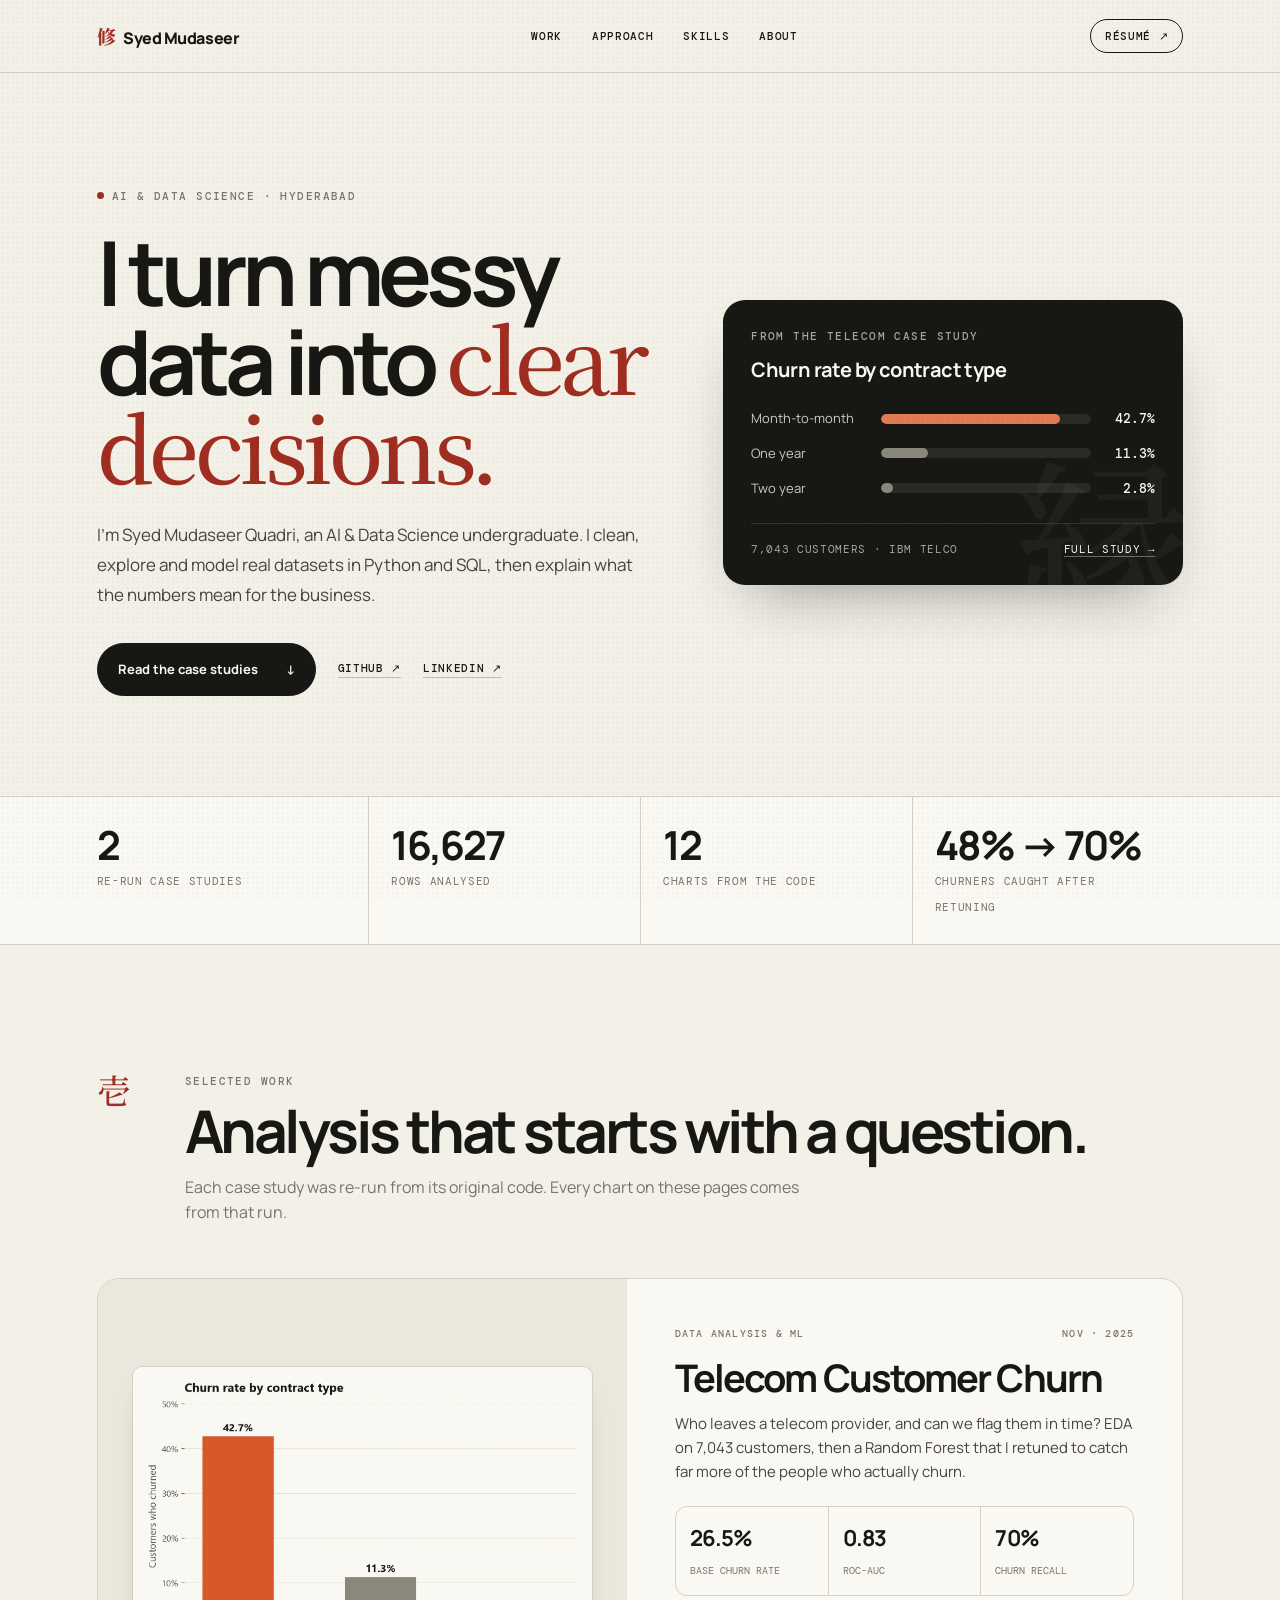
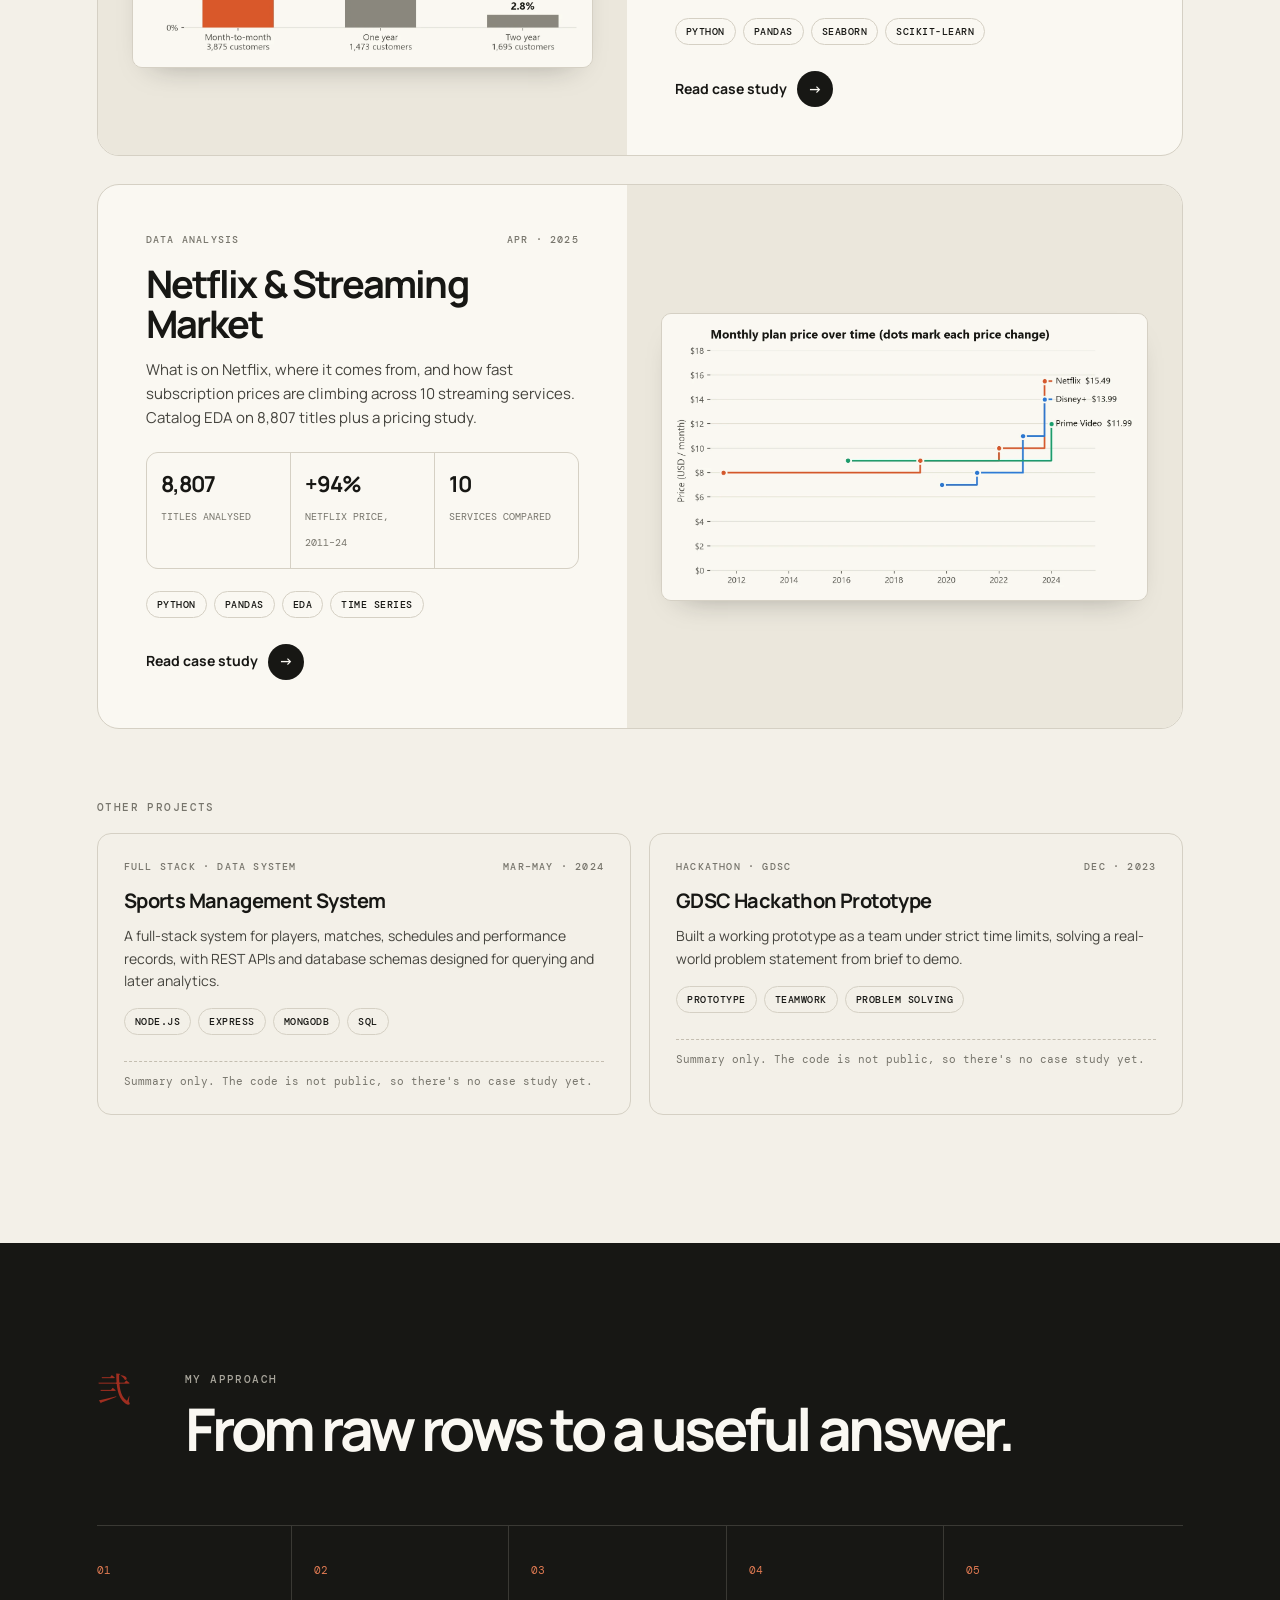
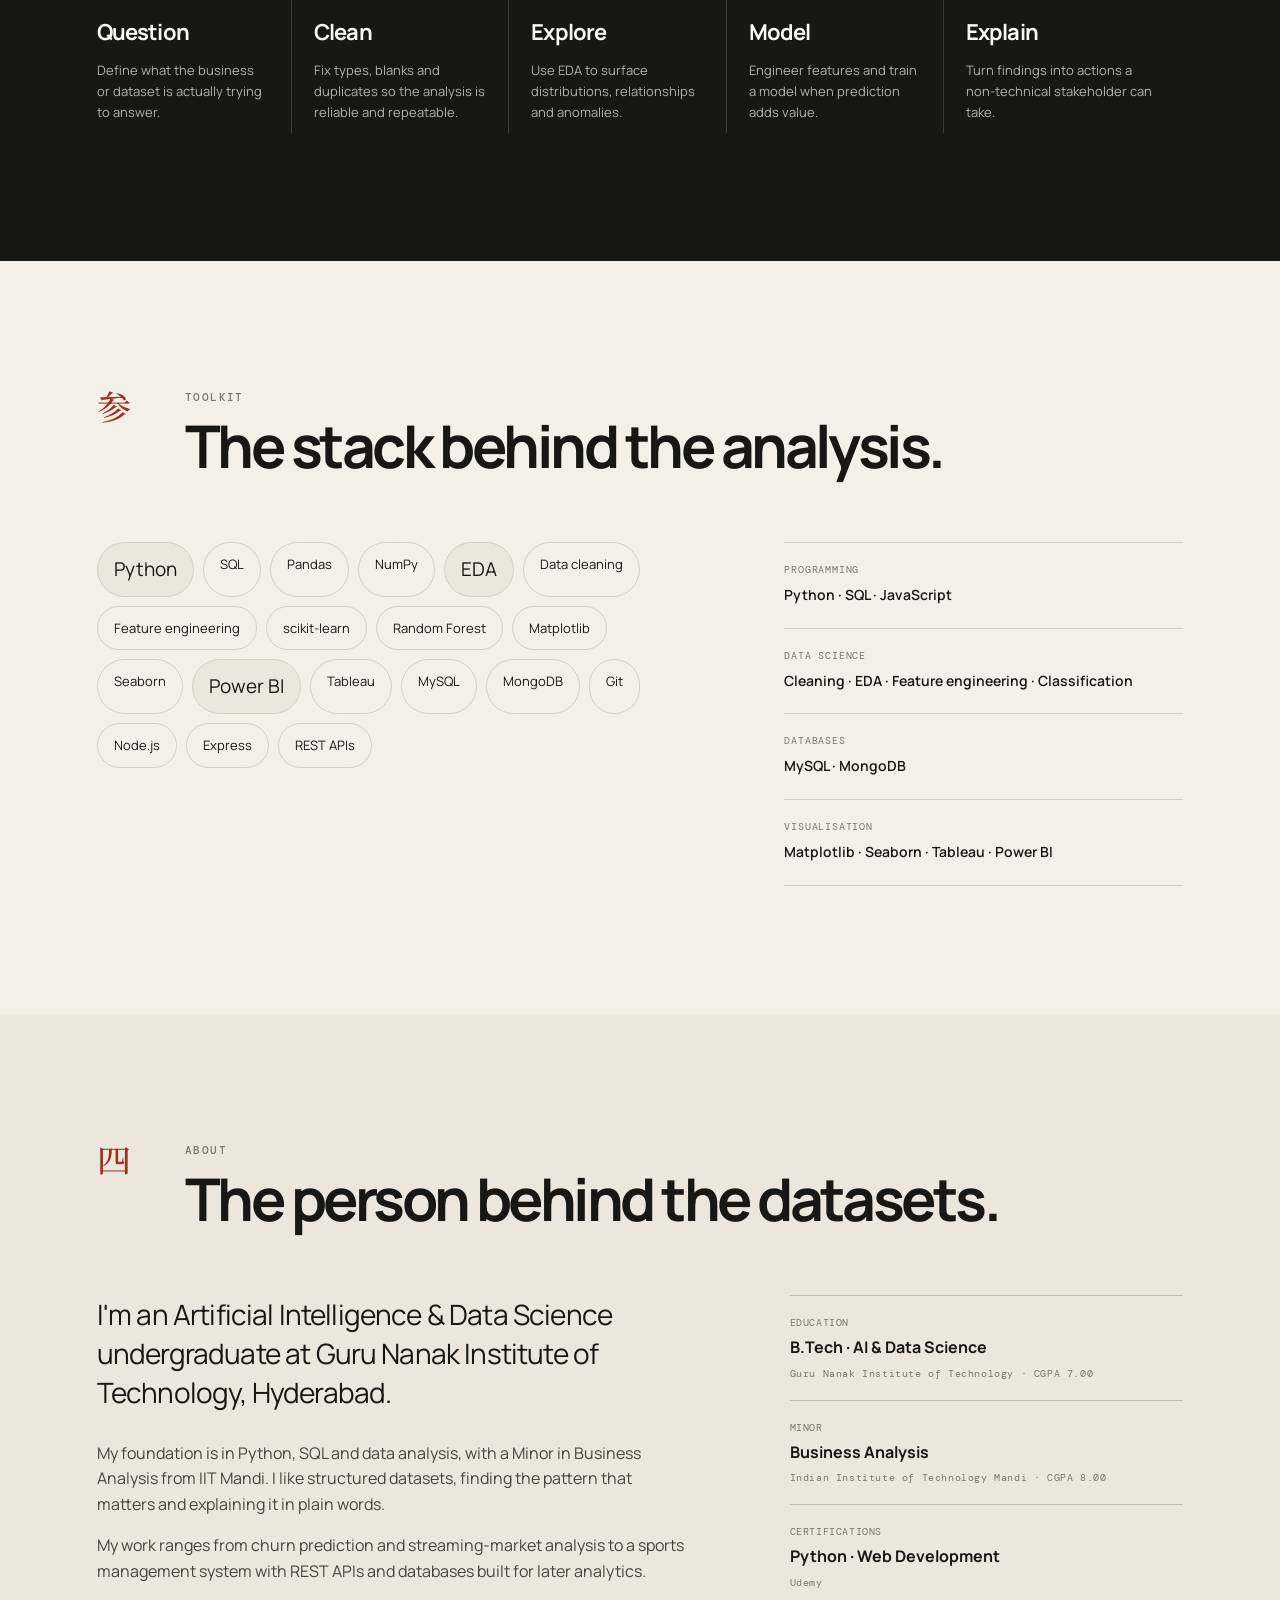
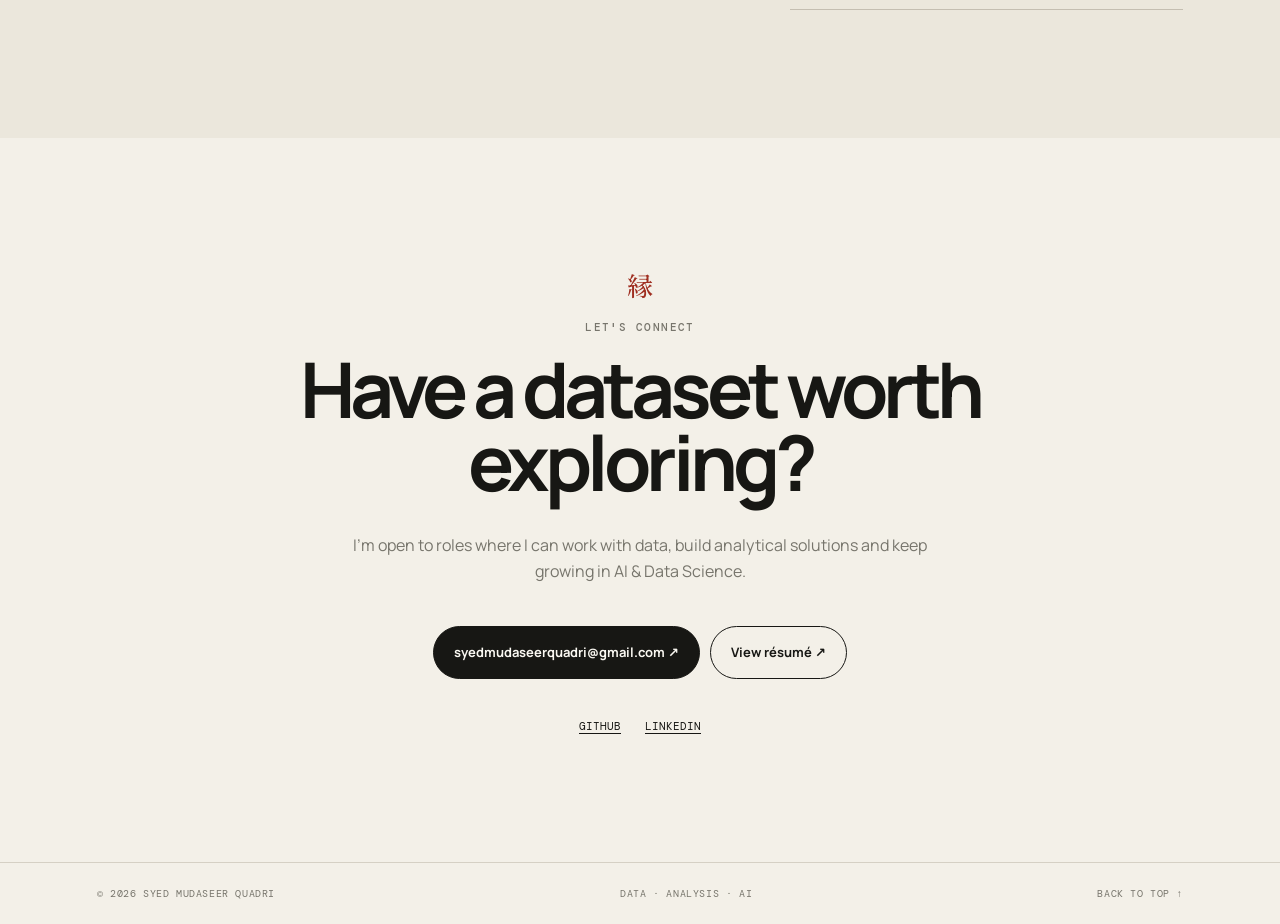
==== commit 4865314d: "Apply Codex review fixes: claims, reproducibility, lightbox a11y - Scripts now export every number t" ====
--- a/index.html
+++ b/index.html
@@ -49,7 +49,7 @@
         <div class="stat"><strong>2</strong><span>Re-run case studies</span></div>
         <div class="stat"><strong>16,627</strong><span>Rows analysed</span></div>
         <div class="stat"><strong>12</strong><span>Charts from the code</span></div>
-        <div class="stat"><strong>48% → 70%</strong><span>Churners caught after rebalancing</span></div>
+        <div class="stat"><strong>48% → 70%</strong><span>Churners caught after retuning</span></div>
       </div>
     </section>
 
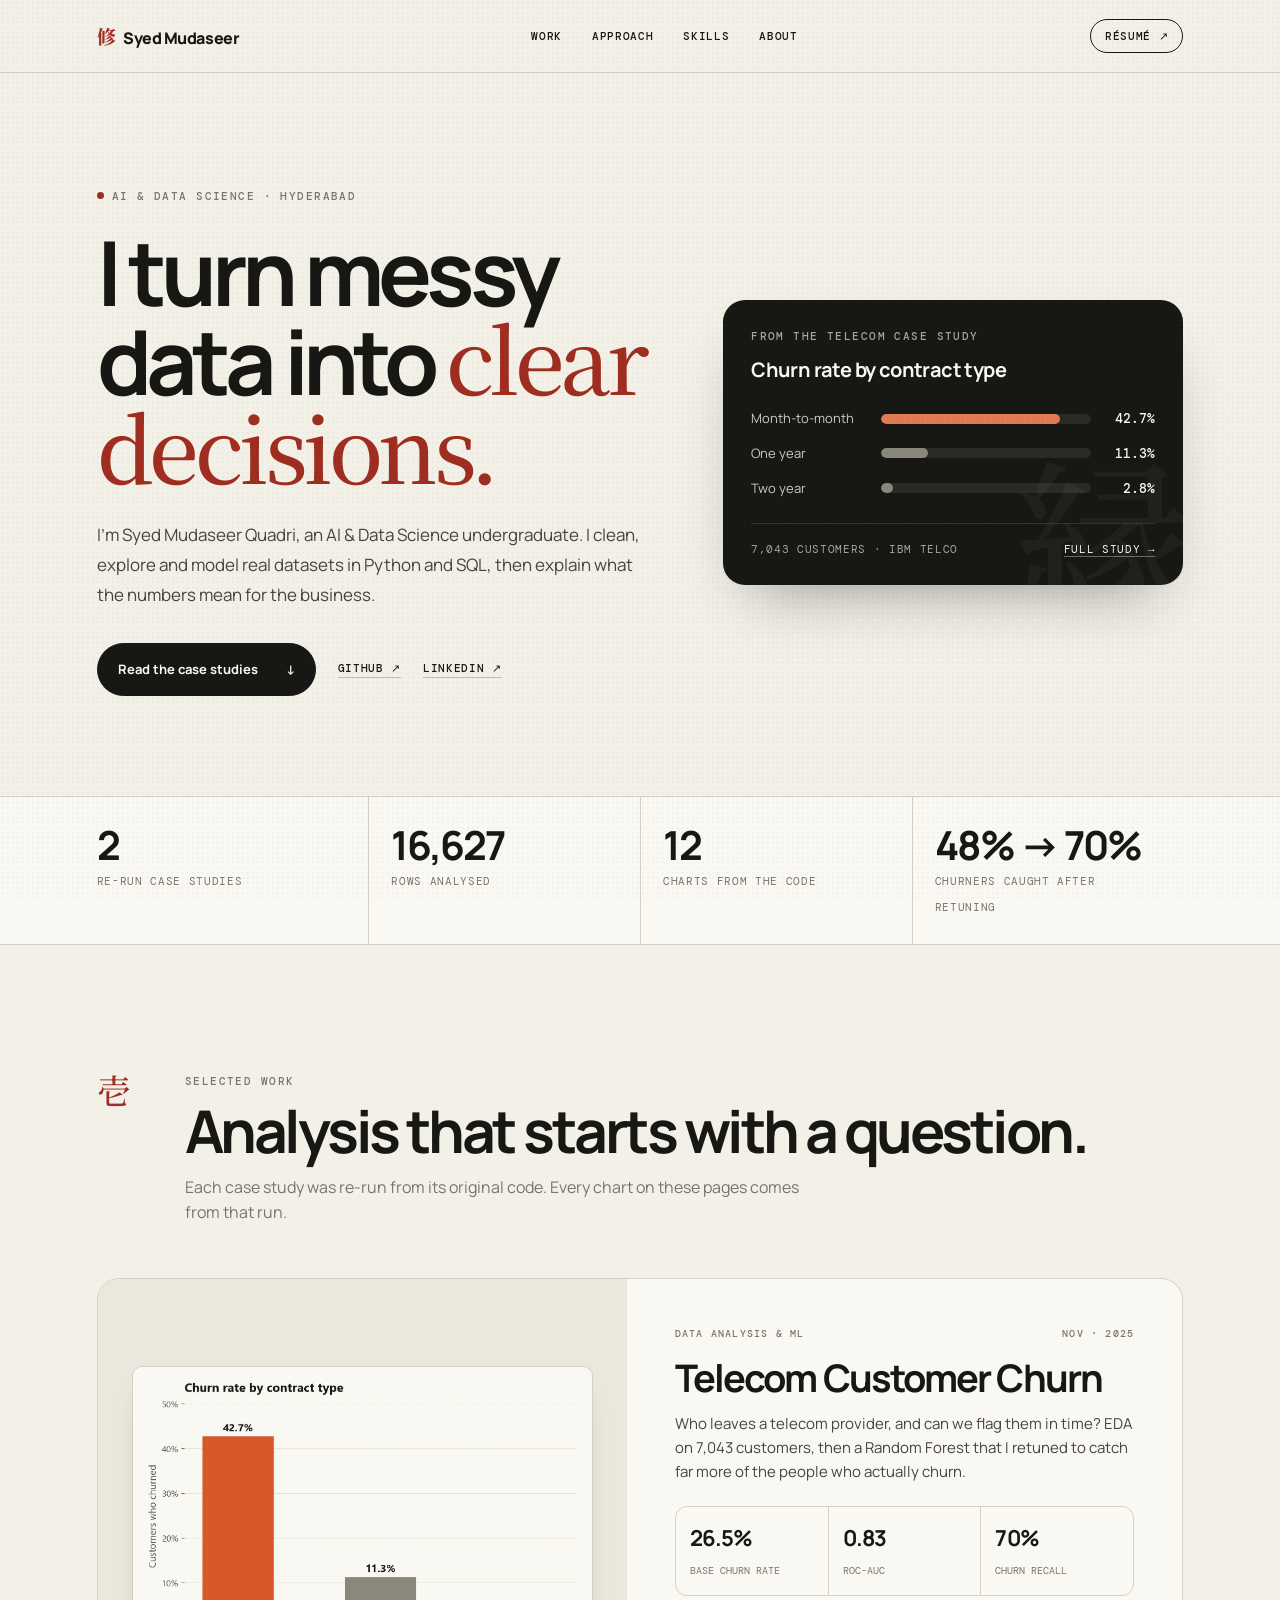
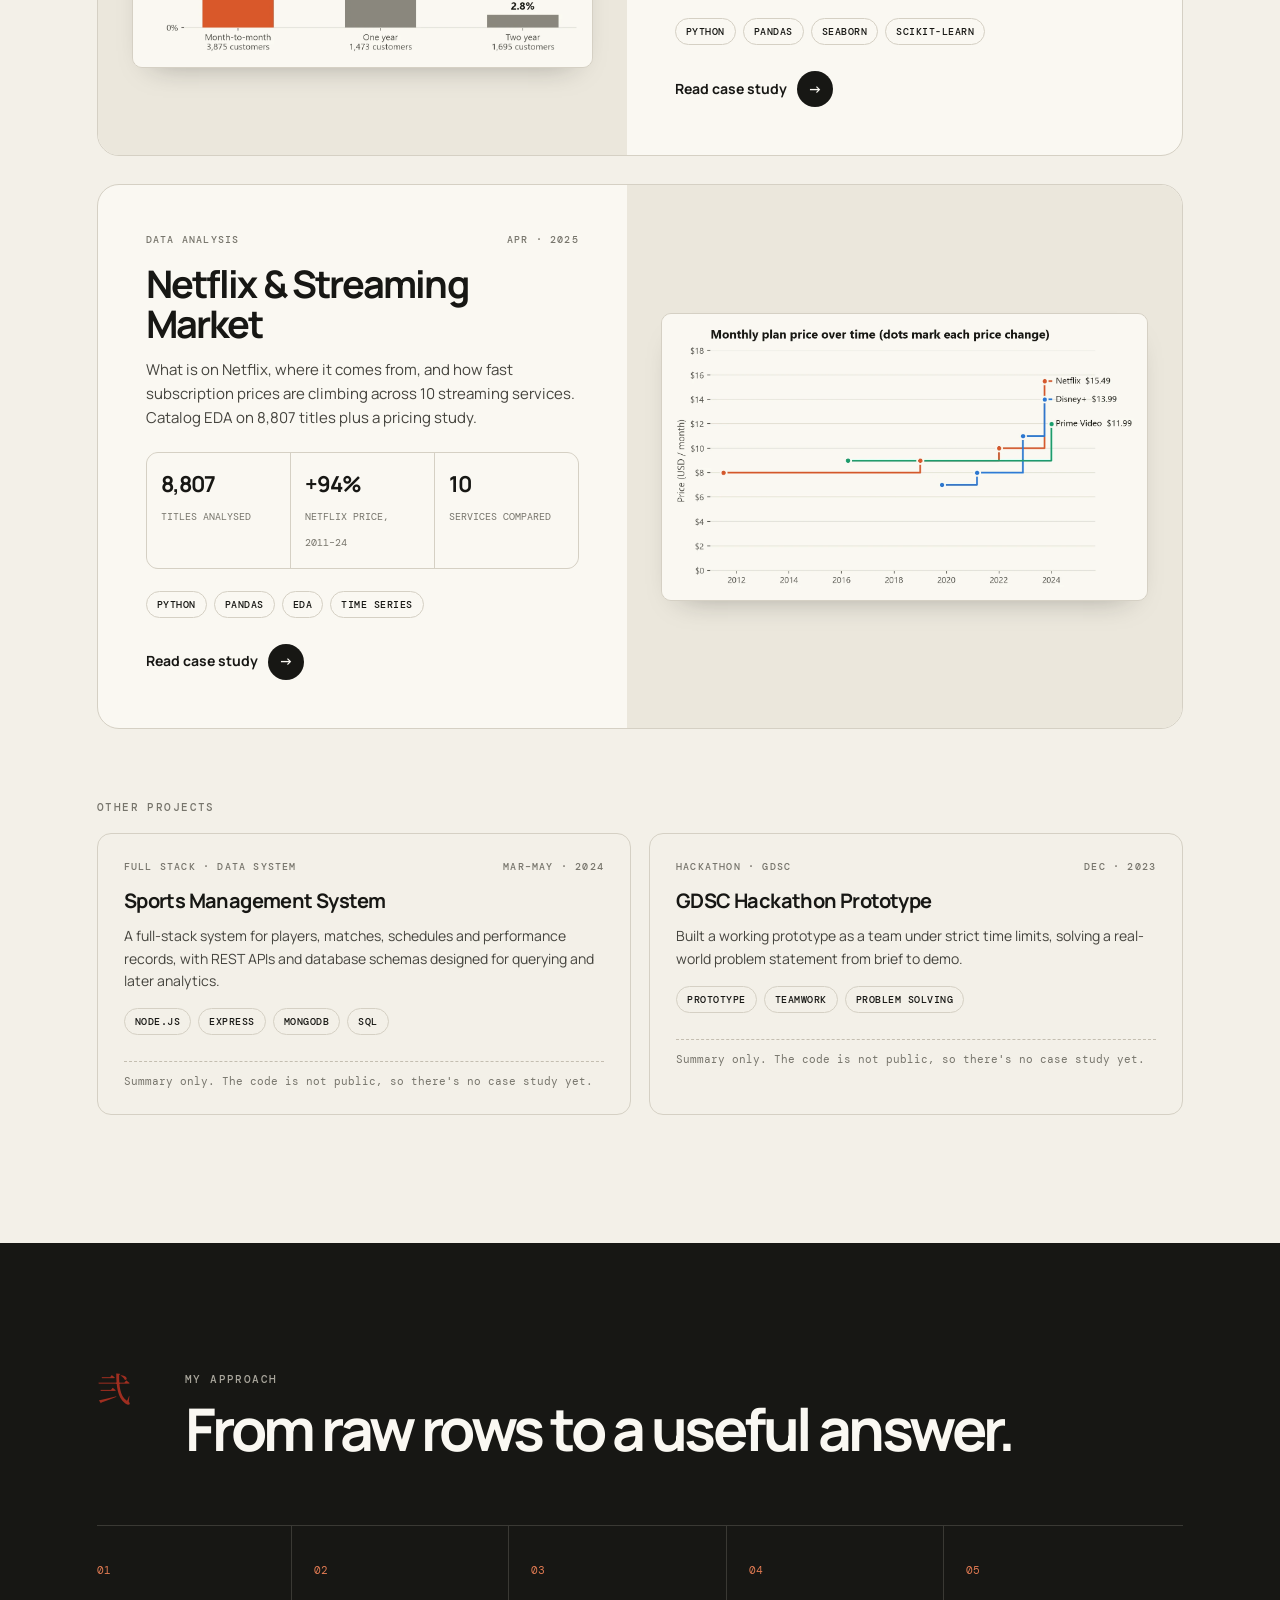
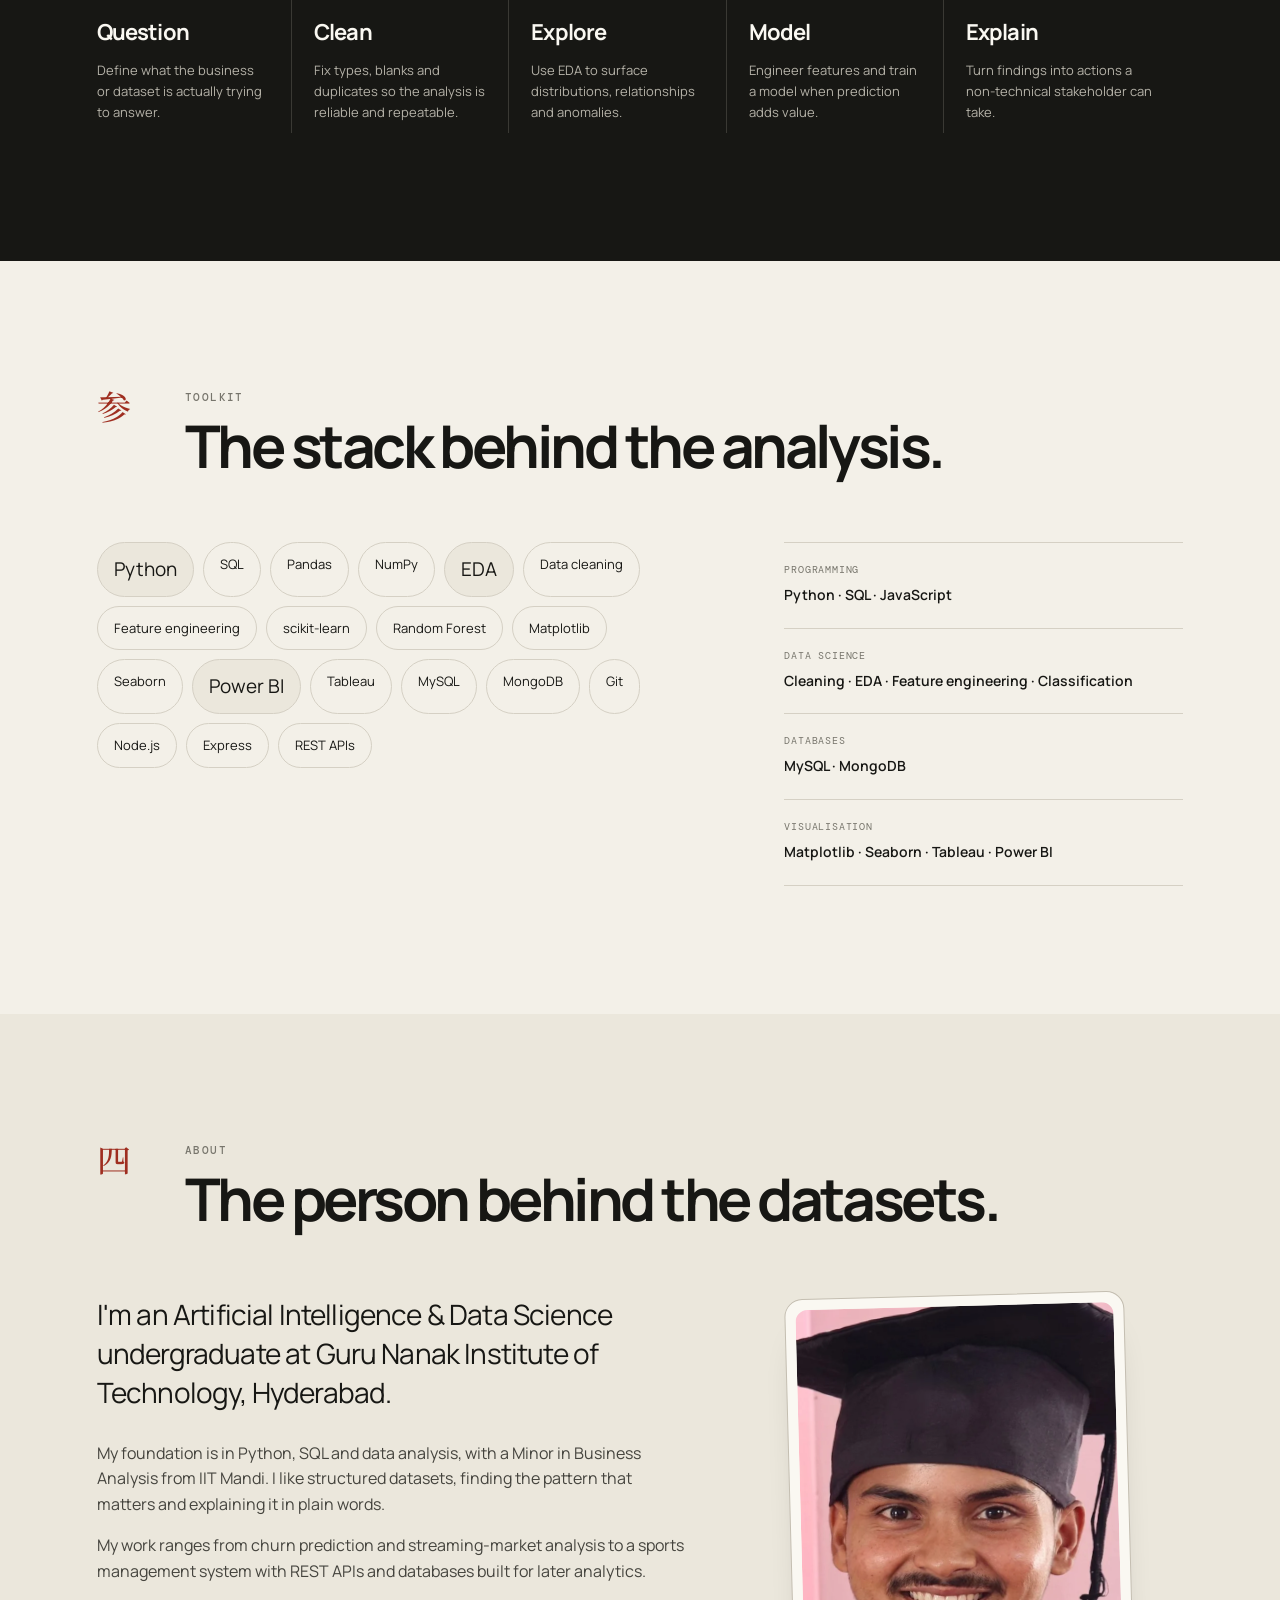
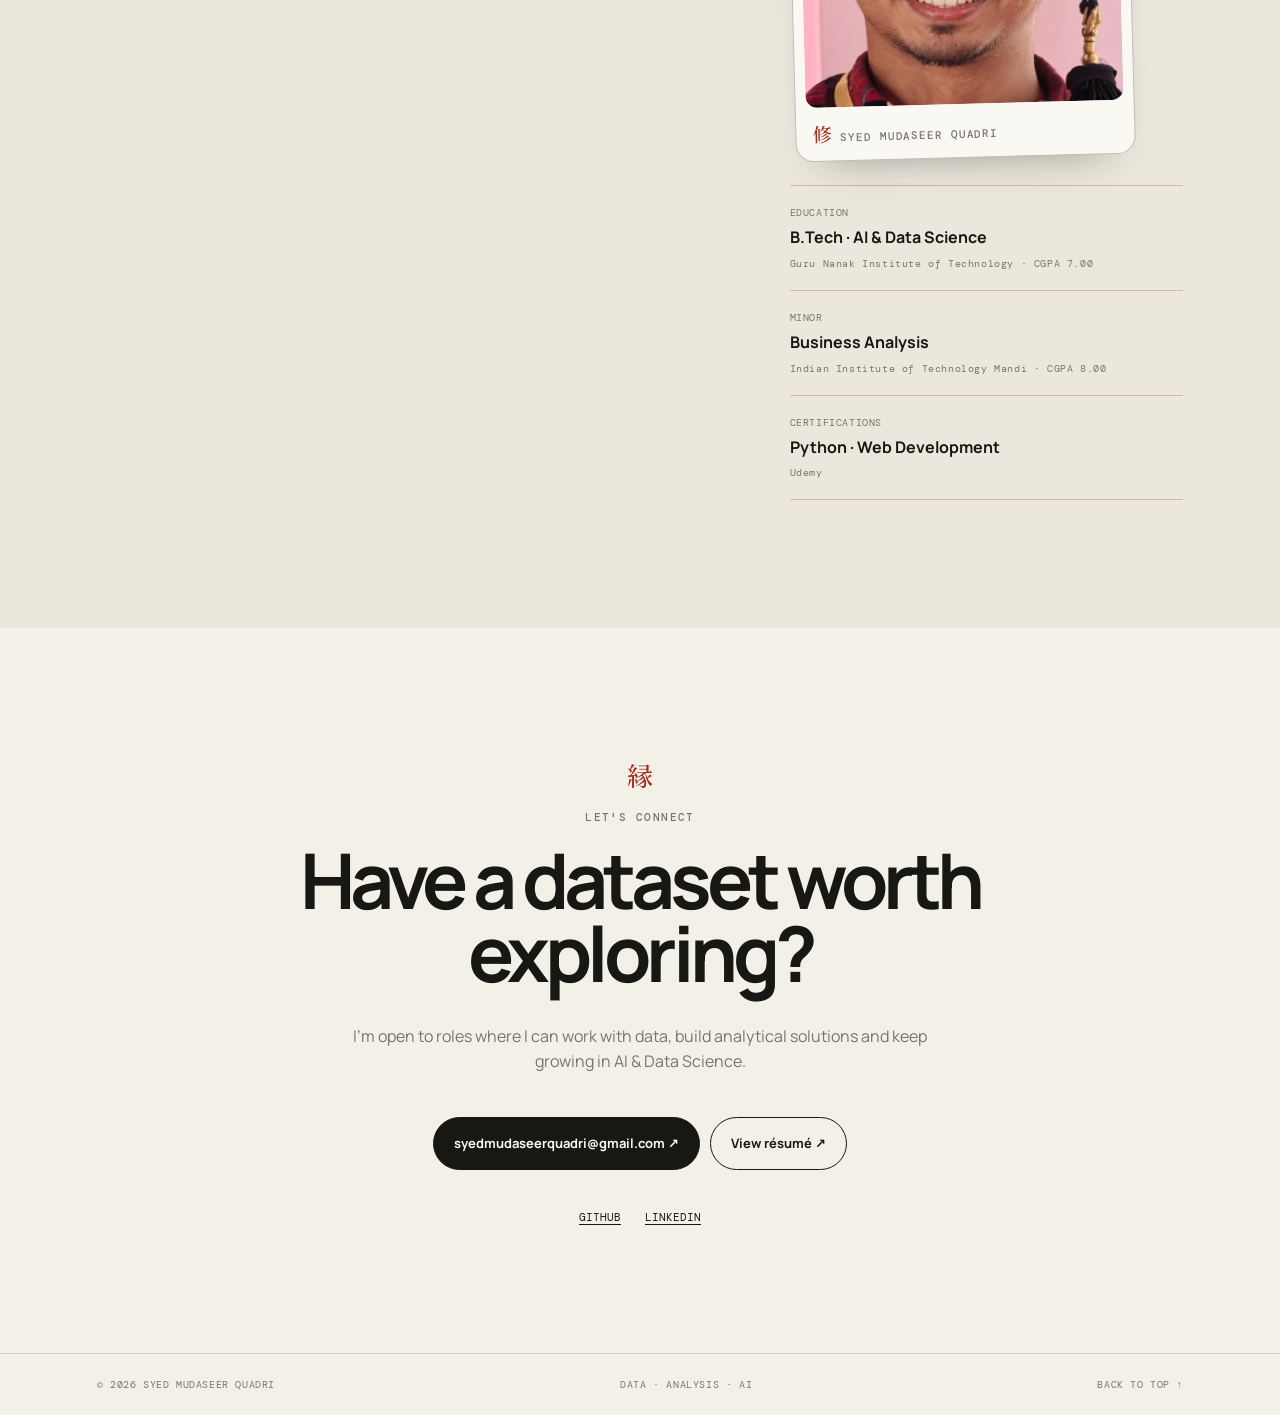
==== commit 159f567e: "About: add portrait photo Co-Authored-By: Claude Opus 5.5 <noreply@anthropic.com>" ====
--- a/index.html
+++ b/index.html
@@ -140,10 +140,16 @@
             <p>My foundation is in Python, SQL and data analysis, with a Minor in Business Analysis from IIT Mandi. I like structured datasets, finding the pattern that matters and explaining it in plain words.</p>
             <p>My work ranges from churn prediction and streaming-market analysis to a sports management system with REST APIs and databases built for later analytics.</p>
           </div>
+          <div class="about-side">
+          <figure class="portrait">
+            <img src="assets/portrait.webp" alt="Syed Mudaseer Quadri smiling in a graduation cap" width="640" height="800" loading="lazy">
+            <figcaption><span class="brand-mark">修</span>Syed Mudaseer Quadri</figcaption>
+          </figure>
           <div class="facts">
             <div><span>EDUCATION</span><strong>B.Tech · AI &amp; Data Science</strong><small>Guru Nanak Institute of Technology · CGPA 7.00</small></div>
             <div><span>MINOR</span><strong>Business Analysis</strong><small>Indian Institute of Technology Mandi · CGPA 8.00</small></div>
             <div><span>CERTIFICATIONS</span><strong>Python · Web Development</strong><small>Udemy</small></div>
+          </div>
           </div>
         </div>
       </div>
--- a/style.css
+++ b/style.css
@@ -126,6 +126,9 @@
 .about-grid{display:grid;grid-template-columns:1.2fr .8fr;gap:clamp(32px,8vw,120px)}
 .about-copy .large{font-size:clamp(22px,2.4vw,28px);line-height:1.4;letter-spacing:-.03em;margin-top:0}
 .about-copy p:not(.large){color:var(--ink-2);max-width:640px}
+.portrait{margin:0 0 28px;max-width:340px;background:var(--white);border:1px solid var(--line-2);border-radius:18px;padding:10px;box-shadow:0 24px 44px -30px rgba(23,23,20,.45);transform:rotate(-1.5deg)}
+.portrait img{width:100%;border-radius:12px;aspect-ratio:4/5;object-fit:cover}
+.portrait figcaption{padding:12px 6px 4px;font:500 11px var(--mono);text-transform:uppercase;letter-spacing:.08em;color:var(--muted)}
 .facts{border-top:1px solid var(--line-2)}
 .facts>div{padding:20px 0;border-bottom:1px solid var(--line-2)}
 .facts span,.facts small{display:block;font:10px var(--mono);color:var(--muted);letter-spacing:.06em}
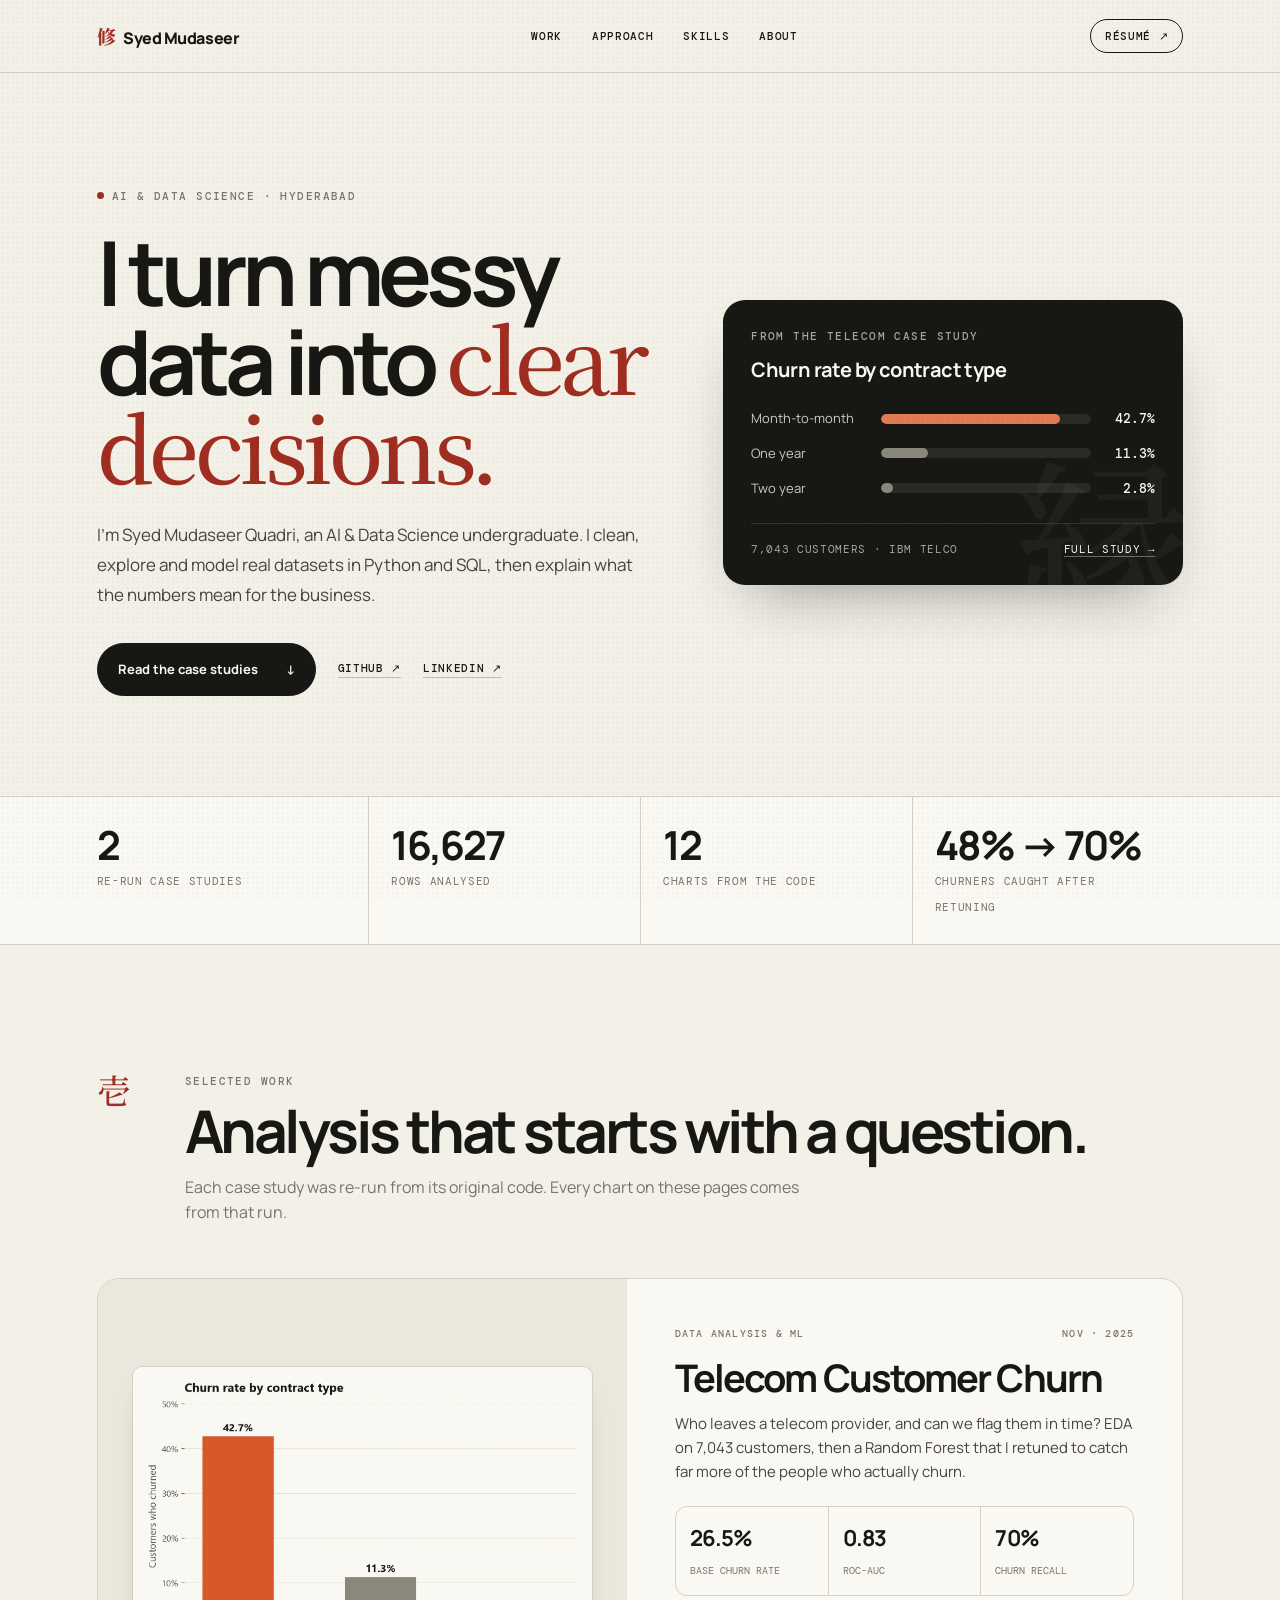
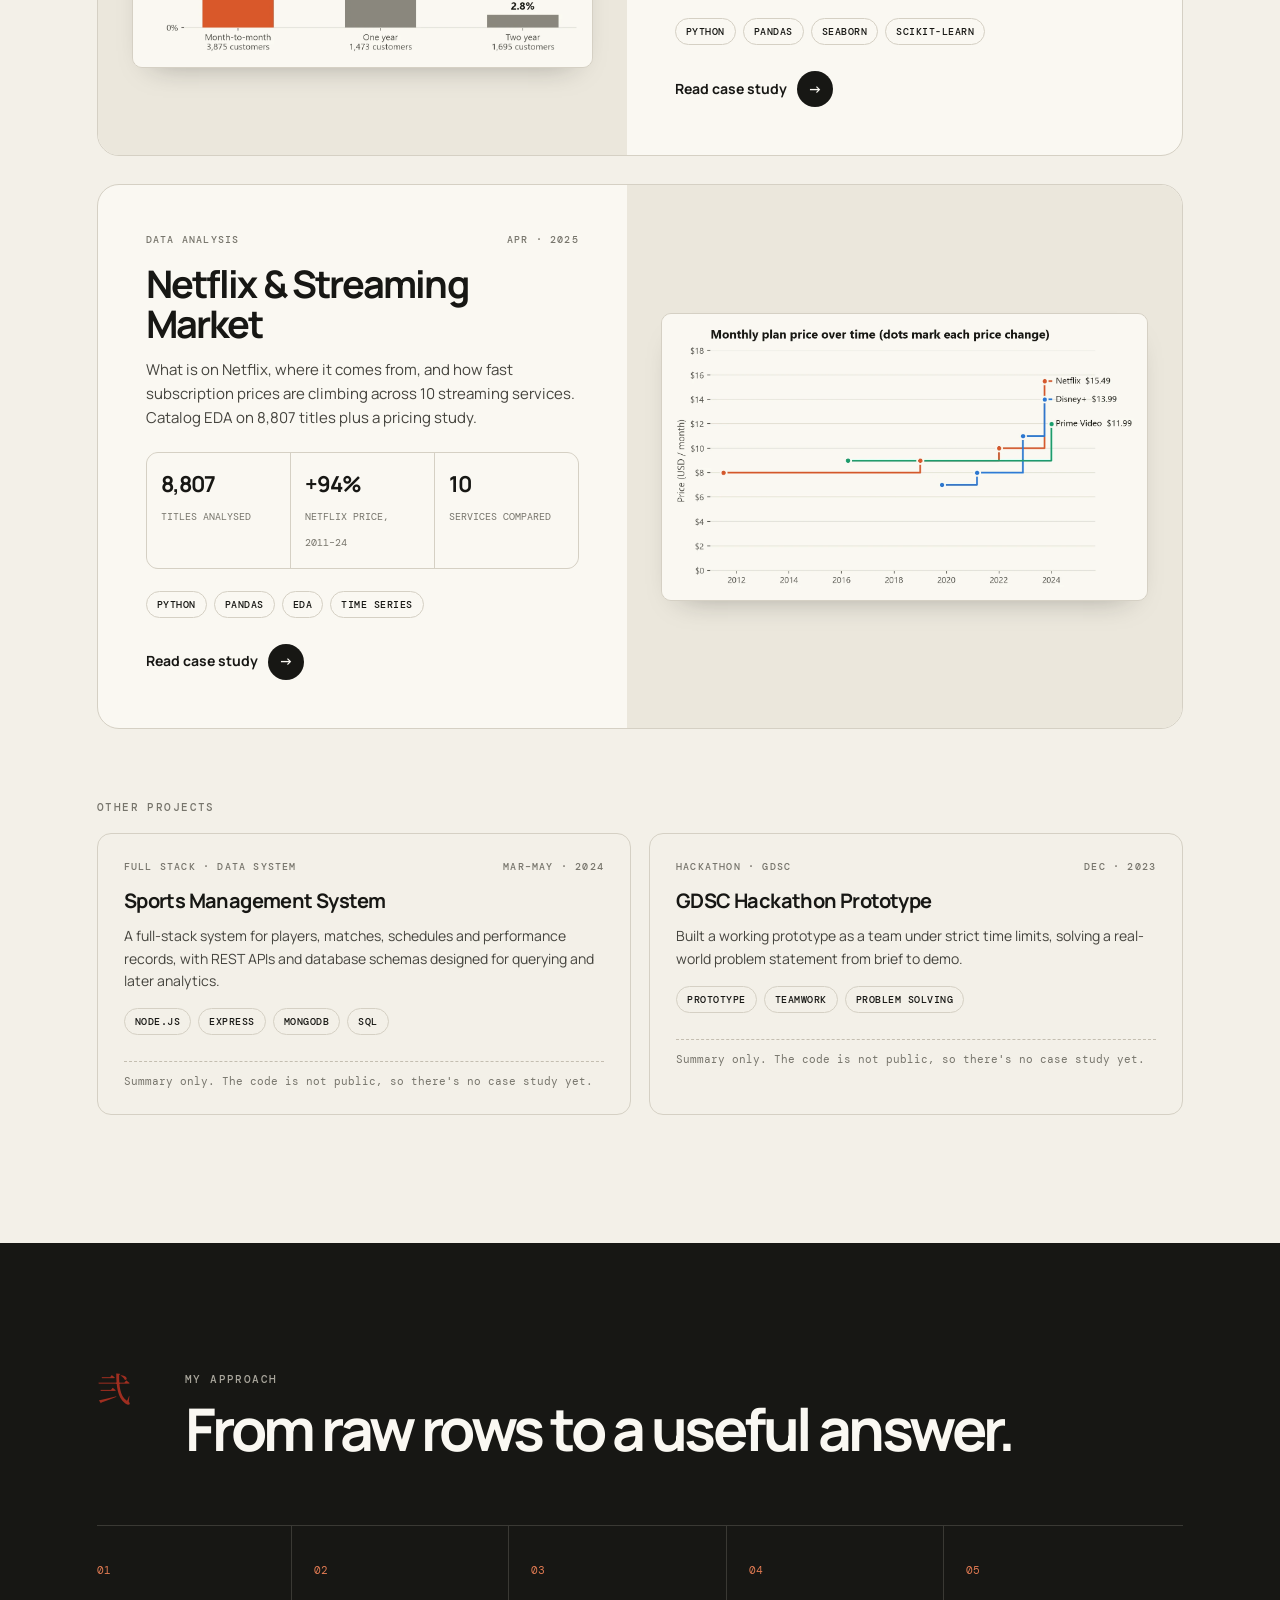
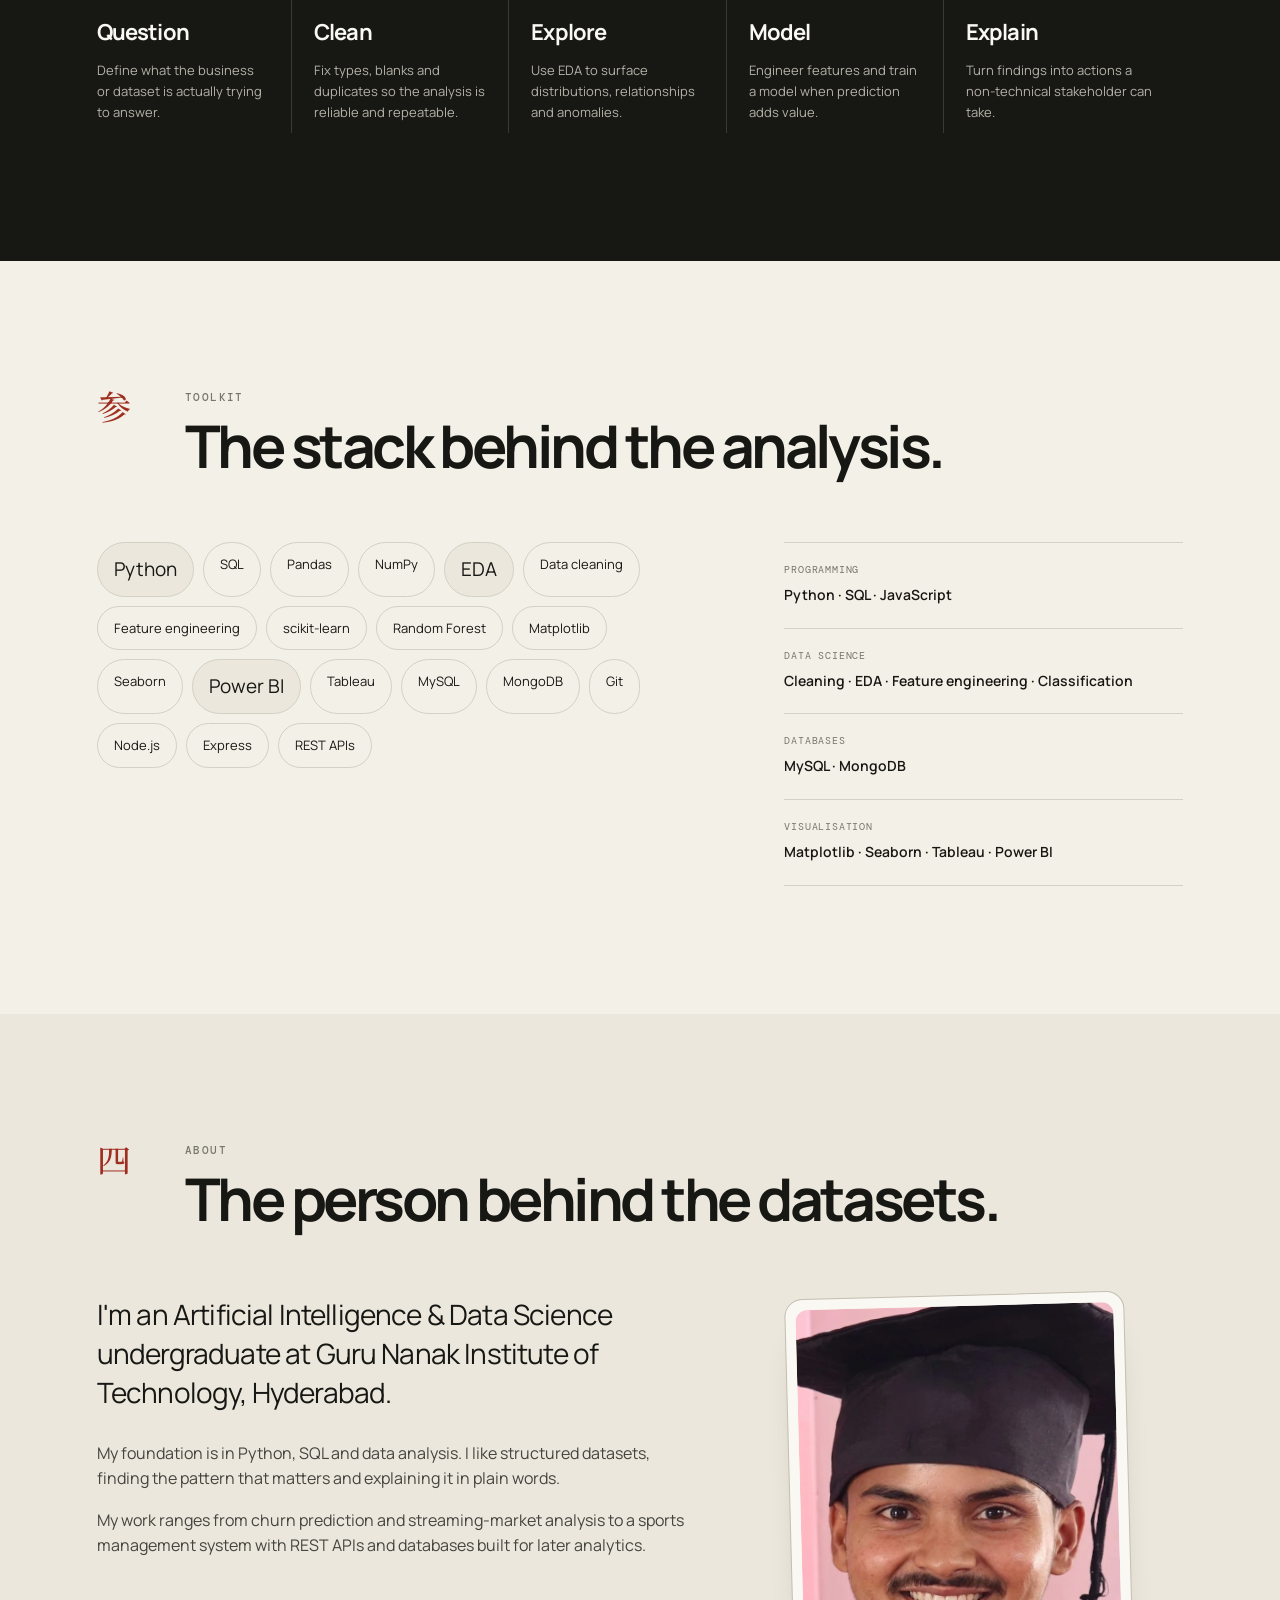
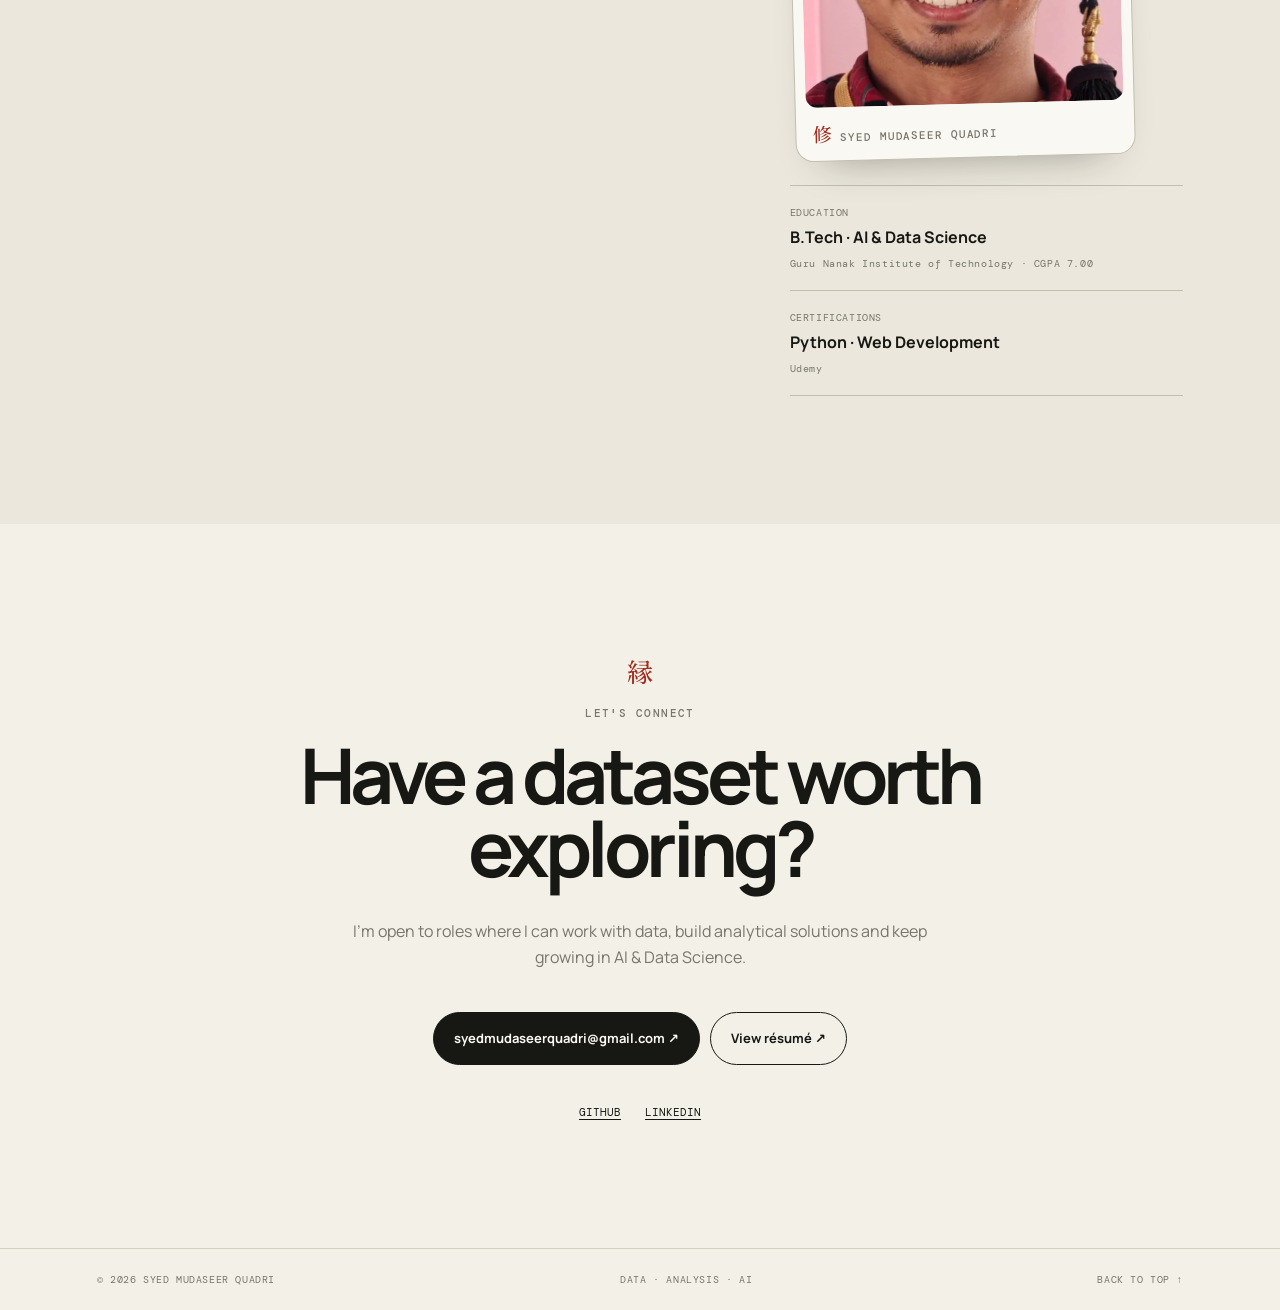
==== commit 7da3a5d7: "Remove IIT Mandi minor from portfolio and resume Co-Authored-By: Claude Opus 5.5 <noreply@anthropic." ====
--- a/index.html
+++ b/index.html
@@ -137,7 +137,7 @@
         <div class="about-grid">
           <div class="about-copy">
             <p class="large">I'm an Artificial Intelligence &amp; Data Science undergraduate at Guru Nanak Institute of Technology, Hyderabad.</p>
-            <p>My foundation is in Python, SQL and data analysis, with a Minor in Business Analysis from IIT Mandi. I like structured datasets, finding the pattern that matters and explaining it in plain words.</p>
+            <p>My foundation is in Python, SQL and data analysis. I like structured datasets, finding the pattern that matters and explaining it in plain words.</p>
             <p>My work ranges from churn prediction and streaming-market analysis to a sports management system with REST APIs and databases built for later analytics.</p>
           </div>
           <div class="about-side">
@@ -147,7 +147,6 @@
           </figure>
           <div class="facts">
             <div><span>EDUCATION</span><strong>B.Tech · AI &amp; Data Science</strong><small>Guru Nanak Institute of Technology · CGPA 7.00</small></div>
-            <div><span>MINOR</span><strong>Business Analysis</strong><small>Indian Institute of Technology Mandi · CGPA 8.00</small></div>
             <div><span>CERTIFICATIONS</span><strong>Python · Web Development</strong><small>Udemy</small></div>
           </div>
           </div>
